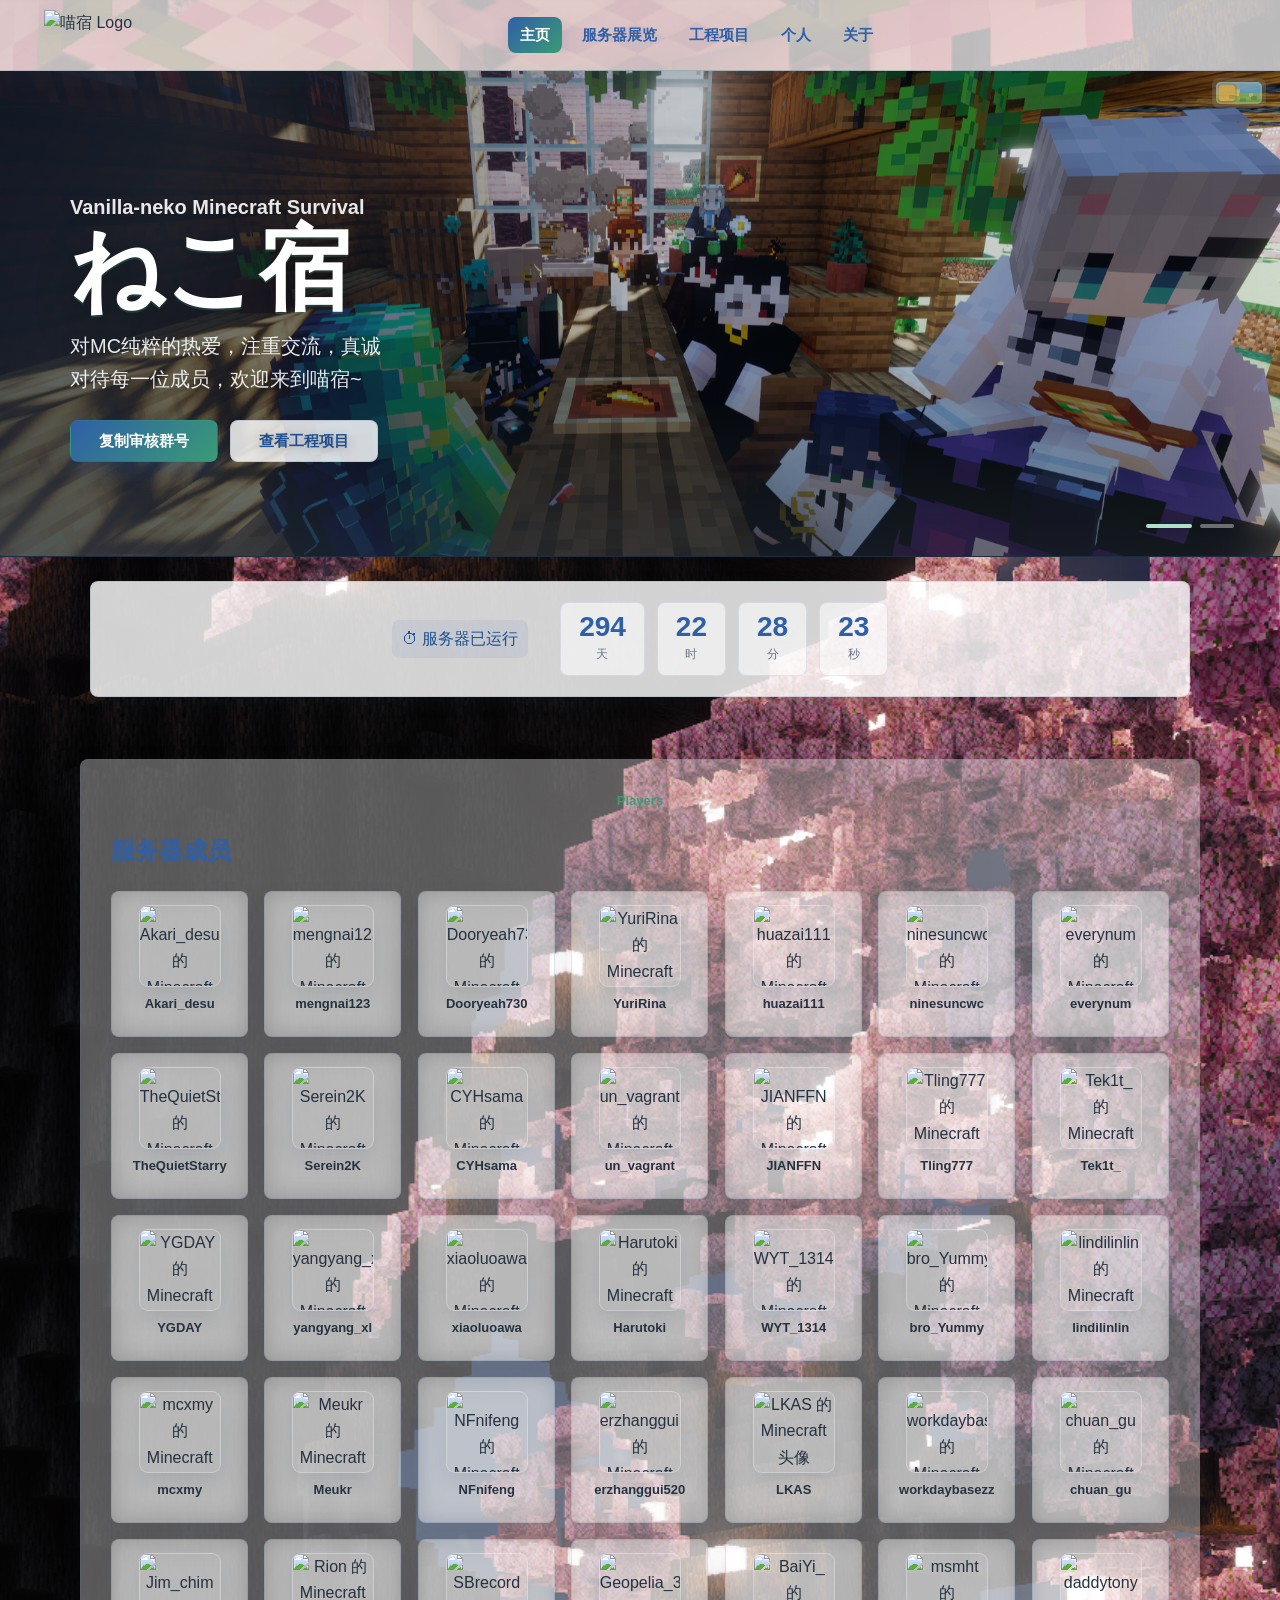
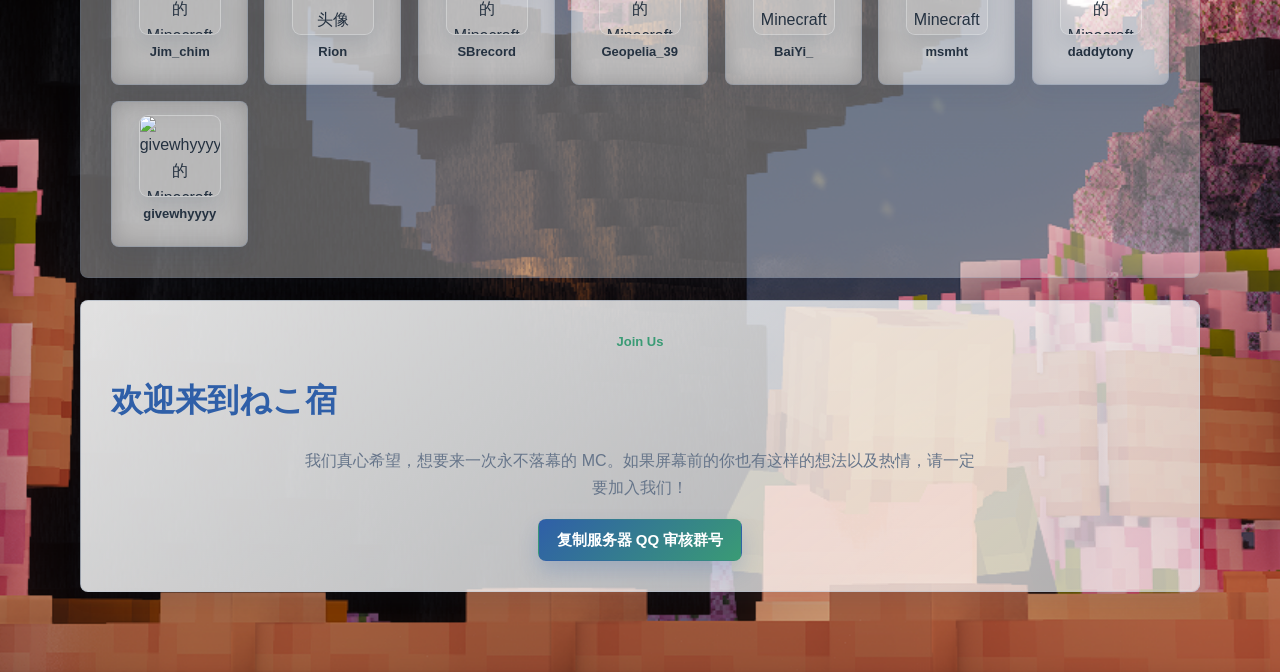
==== index.html @ d5843556 "Use LittleSkin avatar for Harutoki" ====
<!DOCTYPE html>
<html lang="zh-CN">
<head>
    <meta charset="UTF-8">
    <meta name="viewport" content="width=device-width, initial-scale=1.0">
    <title>主页 - 欢迎来到喵宿~</title>
    <link rel="preconnect" href="https://cdn.jsdelivr.net" crossorigin>
    <link rel="preconnect" href="https://mc-heads.net" crossorigin>
    <link rel="preconnect" href="https://littleskin.cn" crossorigin>
    <link rel="preconnect" href="https://dpunqvmelqtmwhmgmbzd.supabase.co" crossorigin>
    <link rel="preload" as="image" href="./images/carousel/server_1.png" fetchpriority="high">
    <script src="js/theme-init.js?v=20260618-local-opt"></script>
    <link rel="stylesheet" href="css/animations.css?v=20260618-local-opt">

    <link rel="stylesheet" href="css/main.css?v=20260721-littleskin">
</head>
<body class="home-page">

    <!-- 导航栏 -->
    <header class="navbar">
        <img src="./images/logo.png" alt="喵宿 Logo" width="92" height="50">
        <div class="nav-links">
            <a href="index.html" aria-current="page">主页</a>
            <a href="server-exhibition.html">服务器展览</a>
            <a href="projects.html">工程项目</a>
            <a href="members.html">个人</a>
            <a href="about.html">关于</a>
        </div>
    </header>

    <!-- 首页首屏 -->
    <section class="home-hero" data-hero-carousel data-carousel-interval="5200">
        <div class="hero-carousel" aria-hidden="true">
            <div class="hero-carousel-track">
                <!-- carousel:start -->
                <div class="hero-slide is-active">
                    <img src="./images/carousel/server_1.png" alt="" width="1920" height="1080" decoding="async" fetchpriority="high">
                </div>
                <div class="hero-slide">
                    <img src="./images/carousel/server_2.png" alt="" width="1920" height="1080" decoding="async" loading="lazy">
                </div>
                <!-- carousel:end -->
            </div>
        </div>
        <button class="hero-carousel-nav hero-carousel-prev" type="button" aria-label="上一张横幅" data-carousel-prev>‹</button>
        <button class="hero-carousel-nav hero-carousel-next" type="button" aria-label="下一张横幅" data-carousel-next>›</button>
        <div class="hero-carousel-dots" aria-label="横幅图片切换">
            <!-- carousel-dots:start -->
            <button class="hero-carousel-dot is-active" type="button" aria-label="显示第 1 张横幅" aria-current="true"></button>
            <button class="hero-carousel-dot" type="button" aria-label="显示第 2 张横幅"></button>
            <!-- carousel-dots:end -->
        </div>
        <div class="hero-copy">
            <p class="hero-kicker">Vanilla-neko Minecraft Survival</p>
            <h1>ねこ宿</h1>
            <p>对MC纯粹的热爱，注重交流，真诚对待每一位成员，欢迎来到喵宿~</p>
            <div class="hero-actions">
                <button class="join-btn" type="button" data-copy-qq>复制审核群号</button>
                <a class="ghost-btn" href="projects.html">查看工程项目</a>
            </div>
        </div>
    </section>

    <!-- 服务器运行时间计时器 -->
    <div class="uptime-bar fade-up">
        <button class="uptime-title uptime-quote-trigger" id="uptimeQuoteTrigger" type="button" aria-controls="uptimeQuote" aria-expanded="false">服务器已运行</button>
        <div class="uptime-blocks">
            <div class="uptime-block">
                <div class="uptime-num" id="uptimeDays">0</div>
                <div class="uptime-label">天</div>
            </div>
            <div class="uptime-block">
                <div class="uptime-num" id="uptimeHours">00</div>
                <div class="uptime-label">时</div>
            </div>
            <div class="uptime-block">
                <div class="uptime-num" id="uptimeMinutes">00</div>
                <div class="uptime-label">分</div>
            </div>
            <div class="uptime-block">
                <div class="uptime-num" id="uptimeSeconds">00</div>
                <div class="uptime-label">秒</div>
            </div>
        </div>
        <p class="uptime-quote" id="uptimeQuote" role="status" hidden></p>
    </div>

    <!-- 内容区 -->
    <div class="content">
        <div class="card fade-up players-card">
            <p class="section-kicker">Players</p>
            <h2>服务器成员</h2>

            <div class="player-grid" id="playerGrid">
                <!-- 玩家头像列表，保留原样 -->
                <div class="player-avatar-card">
                    <img src="https://mc-heads.net/avatar/Akari_desu" alt="Akari_desu 的 Minecraft 头像" width="96" height="96" loading="lazy" decoding="async">
                    <p>Akari_desu</p>
                </div>
                <div class="player-avatar-card">
                    <img src="https://mc-heads.net/avatar/mengnai123" alt="mengnai123 的 Minecraft 头像" width="96" height="96" loading="lazy" decoding="async">
                    <p>mengnai123</p>
                </div>
                <div class="player-avatar-card">
                    <img src="https://mc-heads.net/avatar/Dooryeah730" alt="Dooryeah730 的 Minecraft 头像" width="96" height="96" loading="lazy" decoding="async">
                    <p>Dooryeah730</p>
                </div>
                <div class="player-avatar-card">
                    <img src="https://mc-heads.net/avatar/YuriRina" alt="YuriRina 的 Minecraft 头像" width="96" height="96" loading="lazy" decoding="async">
                    <p>YuriRina</p>
                </div>
                <div class="player-avatar-card">
                    <img src="https://mc-heads.net/avatar/huazai111" alt="huazai111 的 Minecraft 头像" width="96" height="96" loading="lazy" decoding="async">
                    <p>huazai111</p>
                </div>
                <div class="player-avatar-card">
                    <img src="https://mc-heads.net/avatar/ninesuncwc" alt="ninesuncwc 的 Minecraft 头像" width="96" height="96" loading="lazy" decoding="async">
                    <p>ninesuncwc</p>
                </div>
                <div class="player-avatar-card">
                    <img src="./images/logo.png" data-minecraft-avatar="everynum" alt="everynum 的 Minecraft 头像" width="96" height="96" loading="lazy" decoding="async">
                    <p>everynum</p>
                </div>
                <div class="player-avatar-card">
                    <img src="https://mc-heads.net/avatar/TheQuietStarry" alt="TheQuietStarry 的 Minecraft 头像" width="96" height="96" loading="lazy" decoding="async">
                    <p>TheQuietStarry</p>
                </div>
                <div class="player-avatar-card">
                    <img src="https://mc-heads.net/avatar/Serein2K" alt="Serein2K 的 Minecraft 头像" width="96" height="96" loading="lazy" decoding="async">
                    <p>Serein2K</p>
                </div>
                <div class="player-avatar-card">
                    <img src="https://mc-heads.net/avatar/CYHsama" alt="CYHsama 的 Minecraft 头像" width="96" height="96" loading="lazy" decoding="async">
                    <p>CYHsama</p>
                </div>
                <div class="player-avatar-card">
                    <img src="https://mc-heads.net/avatar/un_vagrant" alt="un_vagrant 的 Minecraft 头像" width="96" height="96" loading="lazy" decoding="async">
                    <p>un_vagrant</p>
                </div>
                <div class="player-avatar-card">
                    <img src="https://mc-heads.net/avatar/JIANFFN" alt="JIANFFN 的 Minecraft 头像" width="96" height="96" loading="lazy" decoding="async">
                    <p>JIANFFN</p>
                </div>
                <div class="player-avatar-card">
                    <img src="https://mc-heads.net/avatar/Tling777" alt="Tling777 的 Minecraft 头像" width="96" height="96" loading="lazy" decoding="async">
                    <p>Tling777</p>
                </div>
                <div class="player-avatar-card">
                    <img src="https://mc-heads.net/avatar/Tek1t_" alt="Tek1t_ 的 Minecraft 头像" width="96" height="96" loading="lazy" decoding="async">
                    <p>Tek1t_</p>
                </div>
                <div class="player-avatar-card">
                    <img src="./images/logo.png" data-minecraft-avatar="YGDAY" alt="YGDAY 的 Minecraft 头像" width="96" height="96" loading="lazy" decoding="async">
                    <p>YGDAY</p>
                </div>
                <div class="player-avatar-card">
                    <img src="https://mc-heads.net/avatar/yangyang_xl" alt="yangyang_xl 的 Minecraft 头像" width="96" height="96" loading="lazy" decoding="async">
                    <p>yangyang_xl</p>
                </div>
                <div class="player-avatar-card">
                    <img src="https://mc-heads.net/avatar/xiaoluoawa" alt="xiaoluoawa 的 Minecraft 头像" width="96" height="96" loading="lazy" decoding="async">
                    <p>xiaoluoawa</p>
                </div>
                <div class="player-avatar-card">
                    <img src="./images/logo.png" data-minecraft-avatar="Harutoki" alt="Harutoki 的 Minecraft 头像" width="96" height="96" loading="lazy" decoding="async">
                    <p>Harutoki</p>
                </div>
                <div class="player-avatar-card">
                    <img src="https://mc-heads.net/avatar/WYT_1314" alt="WYT_1314 的 Minecraft 头像" width="96" height="96" loading="lazy" decoding="async">
                    <p>WYT_1314</p>
                </div>
                <div class="player-avatar-card">
                    <img src="./images/logo.png" data-minecraft-avatar="bro_Yummy" alt="bro_Yummy 的 Minecraft 头像" width="96" height="96" loading="lazy" decoding="async">
                    <p>bro_Yummy</p>
                </div>
                <div class="player-avatar-card">
                    <img src="https://mc-heads.net/avatar/lindilinlin" alt="lindilinlin 的 Minecraft 头像" width="96" height="96" loading="lazy" decoding="async">
                    <p>lindilinlin</p>
                </div>
                <div class="player-avatar-card">
                    <img src="https://mc-heads.net/avatar/mcxmy" alt="mcxmy 的 Minecraft 头像" width="96" height="96" loading="lazy" decoding="async">
                    <p>mcxmy</p>
                </div>
                <div class="player-avatar-card">
                    <img src="https://mc-heads.net/avatar/Meukr" alt="Meukr 的 Minecraft 头像" width="96" height="96" loading="lazy" decoding="async">
                    <p>Meukr</p>
                </div>
                <div class="player-avatar-card">
                    <img src="https://mc-heads.net/avatar/NFnifeng" alt="NFnifeng 的 Minecraft 头像" width="96" height="96" loading="lazy" decoding="async">
                    <p>NFnifeng</p>
                </div>
                <div class="player-avatar-card">
                    <img src="https://mc-heads.net/avatar/erzhanggui520" alt="erzhanggui520 的 Minecraft 头像" width="96" height="96" loading="lazy" decoding="async">
                    <p>erzhanggui520</p>
                </div>
                <div class="player-avatar-card">
                    <img src="https://mc-heads.net/avatar/LKAS" alt="LKAS 的 Minecraft 头像" width="96" height="96" loading="lazy" decoding="async">
                    <p>LKAS</p>
                </div>
                <div class="player-avatar-card">
                    <img src="https://mc-heads.net/avatar/workdaybasezz" alt="workdaybasezz 的 Minecraft 头像" width="96" height="96" loading="lazy" decoding="async">
                    <p>workdaybasezz</p>
                </div>
                <div class="player-avatar-card">
                    <img src="https://mc-heads.net/avatar/chuan_gu" alt="chuan_gu 的 Minecraft 头像" width="96" height="96" loading="lazy" decoding="async">
                    <p>chuan_gu</p>
                </div>
                <div class="player-avatar-card">
                    <img src="https://mc-heads.net/avatar/Jim_chim" alt="Jim_chim 的 Minecraft 头像" width="96" height="96" loading="lazy" decoding="async">
                    <p>Jim_chim</p>
                </div>
                <div class="player-avatar-card">
                    <img src="https://mc-heads.net/avatar/Rion" alt="Rion 的 Minecraft 头像" width="96" height="96" loading="lazy" decoding="async">
                    <p>Rion</p>
                </div>
                <div class="player-avatar-card">
                    <img src="https://mc-heads.net/avatar/SBrecord" alt="SBrecord 的 Minecraft 头像" width="96" height="96" loading="lazy" decoding="async">
                    <p>SBrecord</p>
                </div>
                <div class="player-avatar-card">
                    <img src="./images/logo.png" data-minecraft-avatar="Geopelia_39" alt="Geopelia_39 的 Minecraft 头像" width="96" height="96" loading="lazy" decoding="async">
                    <p>Geopelia_39</p>
                </div>
                <div class="player-avatar-card">
                    <img src="https://mc-heads.net/avatar/BaiYi_" alt="BaiYi_ 的 Minecraft 头像" width="96" height="96" loading="lazy" decoding="async">
                    <p>BaiYi_</p>
                </div>
                <div class="player-avatar-card">
                    <img src="https://mc-heads.net/avatar/msmht" alt="msmht 的 Minecraft 头像" width="96" height="96" loading="lazy" decoding="async">
                    <p>msmht</p>
                </div>
                <div class="player-avatar-card">
                    <img src="./images/logo.png" data-minecraft-avatar="daddytony" alt="daddytony 的 Minecraft 头像" width="96" height="96" loading="lazy" decoding="async">
                    <p>daddytony</p>
                </div>
                <div class="player-avatar-card">
                    <img src="./images/logo.png" data-minecraft-avatar="givewhyyyy" alt="givewhyyyy 的 Minecraft 头像" width="96" height="96" loading="lazy" decoding="async">
                    <p>givewhyyyy</p>
                </div>

            </div>
        </div>

        <div class="card fade-up">
            <p class="section-kicker">Join Us</p>
            <h1>欢迎来到ねこ宿</h1>
            <p class="section-note">我们真心希望，想要来一次永不落幕的 MC。如果屏幕前的你也有这样的想法以及热情，请一定要加入我们！</p>

            <div class="join-actions">
                <button class="join-btn" type="button" data-copy-qq>复制服务器 QQ 审核群号</button>
            </div>
        </div>
    </div>

    <div id="copyToast" class="copy-toast" role="status" aria-live="polite"></div>

    <!-- 脚本 -->
    <script src="js/avatar-sources.js?v=20260722-littleskin"></script>
    <script src="js/supabase-config.js?v=20260618-local-opt"></script>
    <script>
        let siteQuotesCache = null;
        let lastQuoteText = "";

        function copyQQ(event) {
            const qq = "1082948381";
            const button = event && event.currentTarget ? event.currentTarget : null;
            const showCopied = () => {
                showCopyToast("已复制 QQ 审核群号：" + qq);
                markCopyButton(button);
            };
            if (navigator.clipboard && window.isSecureContext) {
                navigator.clipboard.writeText(qq).then(showCopied).catch(() => fallbackCopy(qq, button));
            } else {
                fallbackCopy(qq, button);
            }
        }

        function fallbackCopy(text, button) {
            const input = document.createElement("input");
            input.value = text;
            input.style.position = "fixed";
            input.style.opacity = "0";
            document.body.appendChild(input);
            input.select();
            document.execCommand("copy");
            input.remove();
            showCopyToast("已复制 QQ 审核群号：" + text);
            markCopyButton(button);
        }

        function markCopyButton(button) {
            if (!button) return;
            if (!button.dataset.copyLabel) {
                button.dataset.copyLabel = button.textContent.trim();
            }
            button.textContent = "已复制";
            button.classList.add("is-copied");
            clearTimeout(button.copyResetTimer);
            button.copyResetTimer = setTimeout(() => {
                button.textContent = button.dataset.copyLabel;
                button.classList.remove("is-copied");
            }, 1600);
        }

        function showCopyToast(message) {
            const toast = document.getElementById("copyToast");
            if (!toast) return;
            toast.textContent = message;
            toast.classList.add("show");
            clearTimeout(window.copyToastTimer);
            window.copyToastTimer = setTimeout(() => toast.classList.remove("show"), 2200);
        }

        document.querySelectorAll("[data-copy-qq]").forEach(button => {
            button.addEventListener("click", copyQQ);
        });

        function formatQuote(quote) {
            const text = String(quote && (quote.quote_text || quote.text) || "").trim();
            const author = String(quote && (quote.author_name || quote.author) || "").trim();
            if (!text) return "";
            return author ? "「" + text + "」—— " + author : "「" + text + "」";
        }

        async function loadSiteQuotes() {
            if (siteQuotesCache) return siteQuotesCache;

            const config = window.NEKOINN_SUPABASE || {};
            const url = String(config.url || "").replace(/\/$/, "");
            const anonKey = String(config.anonKey || "");
            if (!url || !anonKey) {
                siteQuotesCache = [];
                return siteQuotesCache;
            }

            try {
                const endpoint = url + "/rest/v1/site_quotes?select=quote_text,author_name&is_active=eq.true&order=created_at.desc&limit=80";
                const response = await fetch(endpoint, {
                    headers: {
                        apikey: anonKey,
                        Authorization: "Bearer " + anonKey,
                    },
                });
                if (!response.ok) throw new Error("HTTP " + response.status);
                const remoteQuotes = await response.json();
                siteQuotesCache = Array.isArray(remoteQuotes) ? remoteQuotes : [];
            } catch (error) {
                siteQuotesCache = [];
            }
            return siteQuotesCache;
        }

        async function showRandomQuote() {
            const quoteEl = document.getElementById("uptimeQuote");
            const trigger = document.getElementById("uptimeQuoteTrigger");
            if (!quoteEl || !trigger) return;

            const quotes = (await loadSiteQuotes())
                .map(quote => ({ raw: quote, text: formatQuote(quote) }))
                .filter(item => item.text);
            if (!quotes.length) {
                quoteEl.textContent = "还没有留言被收录喵";
                quoteEl.hidden = false;
                trigger.setAttribute("aria-expanded", "true");
                quoteEl.classList.remove("show");
                requestAnimationFrame(() => quoteEl.classList.add("show"));
                return;
            }

            let picked = quotes[Math.floor(Math.random() * quotes.length)];
            if (quotes.length > 1) {
                let guard = 0;
                while (picked.text === lastQuoteText && guard < 6) {
                    picked = quotes[Math.floor(Math.random() * quotes.length)];
                    guard += 1;
                }
            }

            lastQuoteText = picked.text;
            quoteEl.textContent = picked.text;
            quoteEl.hidden = false;
            trigger.setAttribute("aria-expanded", "true");
            quoteEl.classList.remove("show");
            requestAnimationFrame(() => quoteEl.classList.add("show"));
        }

        const uptimeQuoteTrigger = document.getElementById("uptimeQuoteTrigger");
        if (uptimeQuoteTrigger) {
            uptimeQuoteTrigger.addEventListener("click", showRandomQuote);
        }

        // 服务器运行时间计时器
        const SERVER_START = new Date("2026-02-14T00:00:00");

        function updateUptime() {
            const now = new Date();
            let diff = Math.floor((now - SERVER_START) / 1000);
            if (diff < 0) diff = 0;

            const days = Math.floor(diff / 86400);
            const hours = Math.floor((diff % 86400) / 3600);
            const minutes = Math.floor((diff % 3600) / 60);
            const seconds = diff % 60;

            document.getElementById("uptimeDays").textContent = days;
            document.getElementById("uptimeHours").textContent = String(hours).padStart(2, "0");
            document.getElementById("uptimeMinutes").textContent = String(minutes).padStart(2, "0");
            document.getElementById("uptimeSeconds").textContent = String(seconds).padStart(2, "0");
        }

        updateUptime();
        setInterval(updateUptime, 1000);

    </script>
    <script src="https://cdn.jsdelivr.net/npm/gsap@3.12.5/dist/gsap.min.js"></script>
    <script src="https://cdn.jsdelivr.net/npm/gsap@3.12.5/dist/ScrollTrigger.min.js"></script>
    <script src="js/animations.js?v=20260618-local-opt"></script>

    <script>
        document.addEventListener('DOMContentLoaded', () => {
            const cards = document.querySelectorAll('.player-avatar-card');
            cards.forEach(card => {
                const nameEl = card.querySelector('p');
                const playerName = nameEl ? nameEl.textContent.trim() : '';
                if (playerName) {
                    card.tabIndex = 0;
                    card.setAttribute('role', 'link');
                    card.setAttribute('aria-label', '查看 ' + playerName + ' 的成员资料');
                    card.addEventListener('click', () => {
                        window.location.href = 'profile.html?player=' + encodeURIComponent(playerName);
                    });
                    card.addEventListener('keydown', (e) => {
                        if (e.key === 'Enter' || e.key === ' ') {
                            e.preventDefault();
                            window.location.href = 'profile.html?player=' + encodeURIComponent(playerName);
                        }
                    });
                }

                card.addEventListener('mousemove', (e) => {
                    const rect = card.getBoundingClientRect();
                    const x = e.clientX - rect.left;
                    const y = e.clientY - rect.top;
                    const centerX = rect.width / 2;
                    const centerY = rect.height / 2;
                    const rotateX = ((y - centerY) / centerY) * -15;
                    const rotateY = ((x - centerX) / centerX) * 15;
                    card.style.transform = 'perspective(800px) translateY(-10px) rotateX(' + rotateX + 'deg) rotateY(' + rotateY + 'deg)';
                });
                card.addEventListener('mouseleave', () => {
                    card.style.transform = 'perspective(800px) translateY(0px) rotateX(0deg) rotateY(0deg)';
                });
            });
        });
    </script>
</body>
</html>
---- css/animations.css ----
/* ===== 页面淡入淡出 ===== */
body {
    opacity: 0;
    animation: pageIn 0.58s cubic-bezier(0.16, 1, 0.3, 1) forwards;
}

body.page-fade-out {
    animation: pageOut 0.28s ease forwards;
}

.scroll-progress {
    position: fixed;
    top: 0;
    left: 0;
    z-index: 40000;
    width: 100%;
    height: 2px;
    background: linear-gradient(90deg, #2f5fa8, #3a9b75, #f2aa4c);
    transform: scaleX(var(--scroll-progress, 0));
    transform-origin: left center;
    opacity: 0.88;
    box-shadow: 0 0 16px rgba(58, 155, 117, 0.38);
    pointer-events: none;
}

.motion-ready .scroll-progress {
    transform: scaleX(var(--scroll-progress, 0));
}

@keyframes pageIn {
    from {
        opacity: 0;
        transform: translateY(12px);
        filter: blur(4px);
    }

    to {
        opacity: 1;
        transform: none;
        filter: blur(0);
    }
}

@keyframes pageOut {
    from {
        opacity: 1;
        transform: none;
        filter: blur(0);
    }

    to {
        opacity: 0;
        transform: translateY(-8px);
        filter: blur(3px);
    }
}

/* ===== 滚动淡入上浮 ===== */
.fade-up {
    opacity: 0;
    transform: translateY(24px) scale(0.992);
    filter: blur(5px);
    transition:
        opacity 0.72s cubic-bezier(0.16, 1, 0.3, 1),
        transform 0.72s cubic-bezier(0.16, 1, 0.3, 1),
        filter 0.72s ease;
    transition-delay: var(--reveal-delay, 0ms);
}

.fade-up.visible {
    opacity: 1;
    transform: none;
    filter: blur(0);
}

.project-card.fade-up,
.gallery-item.fade-up,
.thumb.fade-up {
    transition-delay: 0ms;
}

/* ===== 卡片悬停微抬（取消，改为头像独立动效） ===== */
.card {
    transition: transform 0.34s cubic-bezier(0.16, 1, 0.3, 1), box-shadow 0.34s ease, border-color 0.34s ease;
}

.card:hover {
    box-shadow: 0 18px 46px rgba(35, 65, 102, 0.16);
}

/* ===== 导航链接下划线动效 ===== */
.nav-links a {
    position: relative;
}

.nav-links a::after {
    content: "";
    position: absolute;
    left: 50%;
    bottom: -4px;
    width: 0;
    height: 2px;
    background: linear-gradient(90deg, #2f5fa8, #3a9b75);
    border-radius: 1px;
    transition: width 0.25s ease, left 0.25s ease, opacity 0.25s ease;
    opacity: 0.82;
}

.nav-links a:hover::after {
    width: 100%;
    left: 0;
}

/* ===== 图片缩略图悬停缩放 ===== */
.thumb img {
    transition: transform 0.3s ease;
}

.thumb:hover img {
    transform: scale(1.05);
}

/* ===== 按钮按压动效 ===== */
.join-btn {
    transition: background 0.2s, transform 0.15s, box-shadow 0.24s ease;
}

.join-btn:active {
    transform: scale(0.96);
}

@media (prefers-reduced-motion: reduce) {
    body,
    body.page-fade-out,
    .fade-up,
    .scroll-progress {
        animation: none !important;
        transition: none !important;
        filter: none !important;
    }

    body,
    .fade-up {
        opacity: 1 !important;
        transform: none !important;
    }
}
---- css/main.css ----
:root {
    --page-bg: #edf5fb;
    --surface: rgba(255, 255, 255, 0.82);
    --surface-strong: #ffffff;
    --line: rgba(82, 118, 159, 0.18);
    --text: #253241;
    --muted: #66758a;
    --brand: #2f5fa8;
    --brand-dark: #1f4f8f;
    --mint: #3a9b75;
    --sun: #f2aa4c;
    --sakura: #de6f86;
    --shadow: 0 10px 28px rgba(38, 67, 98, 0.12);
    --shadow-soft: 0 6px 18px rgba(38, 67, 98, 0.1);
    --shadow-lift: 0 18px 46px rgba(35, 65, 102, 0.16);
    --shadow-glow: 0 0 0 1px rgba(255, 255, 255, 0.64), 0 18px 56px rgba(47, 95, 168, 0.15);
    --surface-glass: linear-gradient(145deg, rgba(255, 255, 255, 0.88), rgba(247, 251, 255, 0.66));
    --nav-bg: rgba(255, 255, 255, 0.72);
    --field-bg: rgba(255, 255, 255, 0.88);
    --panel-bg: rgba(255, 255, 255, 0.58);
    --panel-bg-soft: rgba(255, 255, 255, 0.34);
    --media-bg: #f7f9ff;
    --spot-core: rgba(255, 255, 255, 0.3);
    --spot-ring: rgba(255, 255, 255, 0.08);
    --spot-opacity: 0.55;
    --ease-out: cubic-bezier(0.16, 1, 0.3, 1);
    --radius: 8px;
}

html[data-theme="night"] {
    --page-bg: #0d151d;
    --surface: rgba(18, 29, 39, 0.82);
    --surface-strong: #172330;
    --line: rgba(174, 205, 232, 0.16);
    --text: #e7edf4;
    --muted: #9baec1;
    --brand: #91c4ff;
    --brand-dark: #c8ddff;
    --mint: #6ed3a6;
    --sun: #efc46f;
    --sakura: #ef9caf;
    --shadow: 0 14px 34px rgba(2, 8, 14, 0.34);
    --shadow-soft: 0 10px 26px rgba(2, 8, 14, 0.28);
    --shadow-lift: 0 20px 52px rgba(0, 0, 0, 0.42);
    --shadow-glow: 0 0 0 1px rgba(156, 196, 235, 0.13), 0 20px 60px rgba(18, 98, 151, 0.2);
    --surface-glass: linear-gradient(145deg, rgba(22, 34, 47, 0.9), rgba(12, 22, 33, 0.72));
    --nav-bg: rgba(11, 19, 28, 0.72);
    --field-bg: rgba(14, 24, 35, 0.88);
    --panel-bg: rgba(22, 35, 48, 0.68);
    --panel-bg-soft: rgba(20, 32, 45, 0.5);
    --media-bg: #0f1723;
    --spot-core: rgba(154, 206, 255, 0.18);
    --spot-ring: rgba(116, 215, 167, 0.06);
    --spot-opacity: 0.48;
}

* {
    box-sizing: border-box;
}

[hidden] {
    display: none !important;
}

.sr-only {
    position: absolute;
    width: 1px;
    height: 1px;
    padding: 0;
    overflow: hidden;
    clip: rect(0, 0, 0, 0);
    white-space: nowrap;
    border: 0;
}

html {
    scroll-behavior: smooth;
}

html.theme-switching *,
html.theme-switching *::before,
html.theme-switching *::after {
    transition:
        background-color 0.48s ease,
        background 0.48s ease,
        color 0.48s ease,
        border-color 0.48s ease,
        box-shadow 0.48s ease,
        filter 0.48s ease !important;
}

body {
    margin: 0;
    color: var(--text);
    font-family: "Segoe UI", "PingFang SC", "Microsoft YaHei", sans-serif;
    line-height: 1.65;
    min-height: 100vh;
    text-rendering: optimizeLegibility;
    -webkit-font-smoothing: antialiased;
    background:
        radial-gradient(circle at 16% 12%, rgba(96, 166, 126, 0.18), transparent 28%),
        radial-gradient(circle at 88% 4%, rgba(242, 170, 76, 0.16), transparent 26%),
        linear-gradient(180deg, #f7fbff 0%, var(--page-bg) 100%);
}

html[data-theme="night"] body {
    background:
        radial-gradient(circle at 16% 10%, rgba(110, 211, 166, 0.1), transparent 28%),
        radial-gradient(circle at 88% 3%, rgba(239, 196, 111, 0.1), transparent 25%),
        linear-gradient(180deg, #111f2b 0%, var(--page-bg) 100%);
}

img {
    max-width: 100%;
}

a {
    color: inherit;
}

body.home-page {
    background-color: #101923;
    background-image: url("../images/bg_overlay.jpg");
    background-position: center top;
    background-size: cover;
    background-repeat: no-repeat;
    background-attachment: scroll;
}

html[data-theme="night"] body.home-page {
    background-color: #091018;
}

body.about-page {
    background:
        linear-gradient(rgba(247, 251, 255, 0.5), rgba(237, 245, 251, 0.52)),
        url("../images/about_bg.jpg") center/cover fixed no-repeat;
}

html[data-theme="night"] body.about-page {
    background:
        linear-gradient(rgba(9, 16, 24, 0.72), rgba(13, 21, 29, 0.78)),
        url("../images/about_bg.jpg") center/cover fixed no-repeat;
}

.theme-toggle {
    position: fixed;
    top: 78px;
    right: 14px;
    z-index: 20000;
    display: inline-flex;
    align-items: center;
    justify-content: center;
    width: 54px;
    height: 30px;
    padding: 0;
    border: 1px solid rgba(48, 78, 108, 0.18);
    border-radius: 7px;
    background: rgba(255, 255, 255, 0.18);
    box-shadow: 0 8px 22px rgba(16, 31, 46, 0.12);
    opacity: 0.68;
    cursor: pointer;
    image-rendering: pixelated;
    backdrop-filter: blur(10px);
    -webkit-backdrop-filter: blur(10px);
    transition: opacity 0.22s ease, transform 0.22s var(--ease-out), border-color 0.22s ease, box-shadow 0.22s ease;
}

.theme-toggle:hover,
.theme-toggle:focus-visible {
    opacity: 0.95;
    border-color: rgba(58, 155, 117, 0.34);
    box-shadow: 0 10px 26px rgba(16, 31, 46, 0.18);
    transform: translateY(-1px);
}

.theme-toggle:focus-visible {
    outline: 2px solid rgba(58, 155, 117, 0.46);
    outline-offset: 3px;
}

.theme-toggle-track {
    position: relative;
    width: 46px;
    height: 22px;
    overflow: hidden;
    border-radius: 5px;
    background:
        linear-gradient(180deg, #7ec9f1 0 55%, #8ed26f 55% 100%);
    box-shadow:
        inset 0 0 0 2px rgba(255, 255, 255, 0.22),
        inset 0 -4px 0 rgba(45, 111, 66, 0.2);
    transition: background 0.38s ease, box-shadow 0.38s ease;
}

.theme-toggle-track::before,
.theme-toggle-track::after {
    content: "";
    position: absolute;
    width: 4px;
    height: 4px;
    border-radius: 1px;
    background: rgba(255, 255, 255, 0.76);
    box-shadow:
        12px 2px 0 rgba(255, 255, 255, 0.54),
        25px 6px 0 rgba(255, 255, 255, 0.5);
    transition: opacity 0.28s ease, transform 0.38s ease;
}

.theme-toggle-track::before {
    top: 5px;
    left: 8px;
}

.theme-toggle-track::after {
    right: 5px;
    bottom: 4px;
    width: 6px;
    background: rgba(62, 126, 65, 0.48);
    box-shadow:
        -11px 2px 0 rgba(62, 126, 65, 0.36),
        -22px -1px 0 rgba(62, 126, 65, 0.28);
}

.theme-toggle-orb {
    position: absolute;
    top: 3px;
    left: 3px;
    width: 16px;
    height: 16px;
    border-radius: 3px;
    background: #ffd86d;
    box-shadow:
        0 0 0 2px rgba(164, 109, 32, 0.24),
        0 0 0 5px rgba(255, 216, 109, 0.22),
        9px 0 0 -5px rgba(255, 244, 157, 0.9),
        -5px 0 0 -3px rgba(255, 244, 157, 0.72),
        0 8px 12px rgba(124, 78, 20, 0.18);
    transition: transform 0.48s var(--ease-out), background 0.38s ease, box-shadow 0.38s ease;
}

html[data-theme="night"] .theme-toggle {
    border-color: rgba(166, 198, 226, 0.18);
    background: rgba(9, 16, 24, 0.24);
    box-shadow: 0 8px 22px rgba(0, 0, 0, 0.28);
}

html[data-theme="night"] .theme-toggle-track {
    background:
        linear-gradient(180deg, #112238 0 58%, #223248 58% 100%);
    box-shadow:
        inset 0 0 0 2px rgba(166, 198, 226, 0.13),
        inset 0 -4px 0 rgba(4, 9, 16, 0.42);
}

html[data-theme="night"] .theme-toggle-track::before {
    background: rgba(210, 232, 255, 0.72);
    box-shadow:
        10px 1px 0 rgba(210, 232, 255, 0.56),
        24px 7px 0 rgba(210, 232, 255, 0.48);
    transform: translateY(2px);
}

html[data-theme="night"] .theme-toggle-track::after {
    opacity: 0;
    transform: translateY(7px);
}

html[data-theme="night"] .theme-toggle-orb {
    background: #d9e8f4;
    box-shadow:
        0 0 0 2px rgba(75, 98, 122, 0.36),
        -4px -3px 0 -2px #a8bccc,
        5px 4px 0 -3px #9db2c2,
        0 0 0 5px rgba(145, 196, 255, 0.12),
        0 8px 14px rgba(0, 0, 0, 0.24);
    transform: translateX(24px);
}

.theme-transition-veil {
    position: fixed;
    inset: -20vmax;
    z-index: 19990;
    pointer-events: none;
    opacity: 0;
    background:
        radial-gradient(circle at 92% 8%, rgba(255, 216, 109, 0.22), transparent 18vmax),
        radial-gradient(circle at 82% 16%, rgba(145, 196, 255, 0.16), transparent 22vmax);
    animation: themeVeil 0.62s var(--ease-out) forwards;
}

.theme-transition-veil.to-night {
    background:
        radial-gradient(circle at 92% 8%, rgba(145, 196, 255, 0.18), transparent 18vmax),
        radial-gradient(circle at 82% 16%, rgba(11, 19, 28, 0.5), transparent 24vmax);
}

.navbar {
    position: sticky;
    top: 0;
    display: grid;
    grid-template-columns: auto minmax(0, 1fr);
    align-items: center;
    gap: 20px;
    width: 100%;
    padding: 10px clamp(18px, 4vw, 44px);
    background: var(--nav-bg);
    border-bottom: 1px solid var(--line);
    box-shadow: 0 8px 24px rgba(54, 86, 122, 0.08);
    backdrop-filter: blur(16px);
    -webkit-backdrop-filter: blur(16px);
    z-index: 9999;
    transition: background 0.28s ease, box-shadow 0.28s ease, border-color 0.28s ease;
}

.navbar img {
    width: auto;
    height: 50px;
    object-fit: contain;
    filter: drop-shadow(0 3px 8px rgba(30, 79, 145, 0.16));
}

.nav-links {
    display: flex;
    justify-content: center;
    align-items: center;
    gap: 8px;
    overflow-x: auto;
    scrollbar-width: none;
}

.nav-links::-webkit-scrollbar {
    display: none;
}

.nav-links a {
    position: relative;
    display: inline-flex;
    align-items: center;
    justify-content: center;
    min-height: 36px;
    padding: 6px 12px;
    border-radius: 8px;
    color: var(--brand);
    font-size: 15px;
    font-weight: 700;
    text-decoration: none;
    white-space: nowrap;
    transition: color 0.24s ease, background 0.24s ease, transform 0.24s var(--ease-out), box-shadow 0.24s ease;
}

.nav-links a:hover {
    color: var(--brand-dark);
    background: rgba(47, 95, 168, 0.08);
    transform: translateY(-1px);
}

.nav-links a[aria-current="page"] {
    color: #ffffff;
    background: linear-gradient(135deg, var(--brand), var(--mint));
    box-shadow: 0 6px 16px rgba(47, 95, 168, 0.18);
}

.nav-links a:active {
    transform: translateY(1px);
}

.content {
    width: min(1120px, calc(100% - 40px));
    margin: 0 auto;
    padding: 38px 0 58px;
}

.card,
.profile-card,
.player-avatar-card,
.thumb,
.project-card,
.gallery-item,
.projection-panel,
.music-panel {
    position: relative;
    border-radius: var(--radius);
    border: 1px solid var(--line);
    background: var(--surface-glass);
    box-shadow: var(--shadow-soft);
    backdrop-filter: blur(12px);
    -webkit-backdrop-filter: blur(12px);
    transition: transform 0.34s var(--ease-out), box-shadow 0.34s ease, border-color 0.34s ease, background 0.34s ease;
}

.card {
    padding: clamp(20px, 3vw, 30px);
    margin-bottom: 22px;
    overflow: hidden;
}

.card:hover {
    border-color: rgba(47, 95, 168, 0.24);
    box-shadow: var(--shadow-glow);
}

.card::before,
.player-avatar-card::before,
.project-card::before,
.gallery-item::before,
.profile-card::before,
.ranking-item::before,
.profile-fact::before,
.uptime-block::before {
    content: "";
    position: absolute;
    inset: 0;
    border-radius: inherit;
    background: radial-gradient(
        circle at var(--spot-x, 50%) var(--spot-y, 0%),
        var(--spot-core),
        var(--spot-ring) 20%,
        transparent 42%
    );
    opacity: 0;
    pointer-events: none;
    transition: opacity 0.28s ease;
}

.card:hover::before,
.player-avatar-card:hover::before,
.project-card:hover::before,
.gallery-item:hover::before,
.profile-card:hover::before,
.ranking-item:hover::before,
.profile-fact:hover::before,
.uptime-block:hover::before {
    opacity: var(--spot-opacity);
}

h1,
h2 {
    color: var(--brand);
    letter-spacing: 0;
}

.section-kicker {
    margin: 0 0 8px;
    color: var(--mint);
    font-size: 13px;
    font-weight: 800;
    letter-spacing: 0;
    text-align: center;
}

.section-note {
    max-width: 680px;
    margin: 0 auto;
    color: var(--muted);
    text-align: center;
}

.compact-hero-card {
    display: grid;
    gap: 8px;
    align-items: center;
    min-height: 0;
    padding-block: clamp(14px, 2vw, 20px);
    margin-bottom: 16px;
}

.compact-hero-card h1 {
    margin: 0;
    font-size: clamp(28px, 4vw, 42px);
    line-height: 1.08;
}

.compact-hero-card .section-kicker {
    margin-bottom: 4px;
}

.compact-hero-card .section-note {
    max-width: 640px;
    margin-top: 4px;
    line-height: 1.5;
}

.project-hero-card {
    grid-template-columns: minmax(0, 1fr) auto;
    padding-right: clamp(16px, 3vw, 26px);
}

.project-hero-card .section-kicker,
.project-hero-card h1,
.project-hero-card .section-note {
    text-align: left;
    margin-left: 0;
}

.project-hero-mascot {
    display: inline-flex;
    align-items: center;
    justify-self: end;
    min-width: 0;
    gap: 10px;
}

.project-hero-gif {
    width: clamp(92px, 12vw, 142px);
    flex: 0 0 auto;
    max-height: 112px;
    object-fit: contain;
    image-rendering: auto;
    filter: drop-shadow(0 8px 16px rgba(38, 67, 98, 0.14));
    pointer-events: none;
}

.project-hero-caption {
    color: var(--muted);
    font-size: 12px;
    font-style: italic;
    font-weight: 700;
    line-height: 1.25;
    white-space: nowrap;
}

.join-btn,
.ghost-btn {
    position: relative;
    display: inline-flex;
    align-items: center;
    justify-content: center;
    min-height: 42px;
    padding: 10px 18px;
    border: 1px solid transparent;
    border-radius: 8px;
    font-size: 15px;
    font-weight: 800;
    line-height: 1.2;
    text-decoration: none;
    cursor: pointer;
    overflow: hidden;
    transition: transform 0.24s var(--ease-out), box-shadow 0.24s ease, background 0.24s ease, border-color 0.24s ease;
}

.join-btn::after,
.ghost-btn::after {
    content: "";
    position: absolute;
    inset: 0;
    background: linear-gradient(110deg, transparent 0%, rgba(255, 255, 255, 0.35) 46%, transparent 72%);
    transform: translateX(-120%);
    transition: transform 0.58s var(--ease-out);
    pointer-events: none;
}

.join-btn {
    background: linear-gradient(135deg, var(--brand), var(--mint));
    color: #fff;
    box-shadow: 0 10px 20px rgba(47, 95, 168, 0.22);
}

.join-btn:hover {
    background: linear-gradient(135deg, var(--brand-dark), #2f8f6d);
    box-shadow: 0 14px 30px rgba(47, 95, 168, 0.28);
    transform: translateY(-2px);
}

.join-btn.is-copied {
    border-color: rgba(174, 225, 200, 0.72);
    background: linear-gradient(135deg, var(--mint), #2f8f6d);
    box-shadow: 0 0 0 4px rgba(58, 155, 117, 0.13), 0 12px 28px rgba(58, 155, 117, 0.24);
}

.join-btn.is-copied::after {
    transform: translateX(120%);
}

.ghost-btn {
    color: var(--brand-dark);
    background: var(--surface);
    border-color: var(--line);
}

.ghost-btn:hover {
    background: var(--surface-strong);
    border-color: rgba(47, 95, 168, 0.28);
    box-shadow: 0 10px 24px rgba(38, 67, 98, 0.1);
    transform: translateY(-2px);
}

.join-btn:hover::after,
.ghost-btn:hover::after {
    transform: translateX(120%);
}

.home-hero {
    position: relative;
    display: flex;
    align-items: flex-end;
    min-height: clamp(380px, 54vh, 540px);
    padding: clamp(28px, 6vw, 70px);
    overflow: hidden;
    border-bottom: 1px solid var(--line);
    background: #111c29;
    isolation: isolate;
}

.hero-carousel {
    position: absolute;
    inset: 0;
    z-index: 0;
    overflow: hidden;
    background: #111c29;
}

.hero-carousel-track {
    display: flex;
    width: 100%;
    height: 100%;
    background: #111c29;
    will-change: transform;
}

.hero-slide {
    position: relative;
    flex: 0 0 calc(100% + 2px);
    min-width: calc(100% + 2px);
    margin-right: -2px;
    overflow: hidden;
    will-change: transform;
}

.hero-slide img {
    display: block;
    width: 100%;
    height: 108%;
    object-fit: cover;
    object-position: center 44%;
    transform: scaleX(1.004) translateZ(0);
    transform-origin: center center;
}

.hero-carousel-nav {
    position: absolute;
    top: 50%;
    z-index: 3;
    display: inline-flex;
    align-items: center;
    justify-content: center;
    width: 42px;
    height: 56px;
    padding: 0;
    border: 1px solid rgba(255, 255, 255, 0.26);
    border-radius: var(--radius);
    color: #ffffff;
    background: rgba(12, 25, 42, 0.34);
    box-shadow: 0 12px 32px rgba(0, 0, 0, 0.22);
    font-size: 32px;
    line-height: 1;
    cursor: pointer;
    opacity: 0;
    transform: translateY(-50%);
    backdrop-filter: blur(10px);
    -webkit-backdrop-filter: blur(10px);
    transition: opacity 0.22s ease, background 0.22s ease, transform 0.22s var(--ease-out), border-color 0.22s ease;
}

.hero-carousel-prev {
    left: clamp(14px, 3vw, 34px);
}

.hero-carousel-next {
    right: clamp(14px, 3vw, 34px);
}

.home-hero:hover .hero-carousel-nav,
.home-hero:focus-within .hero-carousel-nav {
    opacity: 0.86;
}

.hero-carousel-nav:hover,
.hero-carousel-nav:focus-visible {
    border-color: rgba(174, 225, 200, 0.76);
    background: rgba(12, 25, 42, 0.56);
    opacity: 1;
    transform: translateY(-50%) scale(1.03);
}

.hero-carousel-nav:focus-visible {
    outline: 2px solid rgba(174, 225, 200, 0.8);
    outline-offset: 3px;
}

.hero-carousel-dots {
    position: absolute;
    right: clamp(18px, 4vw, 46px);
    bottom: clamp(14px, 3vw, 28px);
    z-index: 3;
    display: flex;
    gap: 8px;
    align-items: center;
}

.hero-carousel-dot {
    width: 34px;
    height: 4px;
    padding: 0;
    border: 0;
    border-radius: 999px;
    background: rgba(255, 255, 255, 0.38);
    box-shadow: 0 1px 8px rgba(0, 0, 0, 0.18);
    cursor: pointer;
    transition:
        width 0.26s var(--ease-out),
        background 0.26s ease,
        transform 0.26s var(--ease-out);
}

.hero-carousel-dot:hover,
.hero-carousel-dot:focus-visible {
    background: rgba(255, 255, 255, 0.74);
    transform: translateY(-1px);
}

.hero-carousel-dot:focus-visible {
    outline: 2px solid rgba(174, 225, 200, 0.8);
    outline-offset: 4px;
}

.hero-carousel-dot.is-active {
    width: 46px;
    background: #aee1c8;
}

.home-hero::before {
    content: "";
    position: absolute;
    inset: 0;
    background:
        linear-gradient(90deg, rgba(12, 25, 42, 0.7), rgba(12, 25, 42, 0.28) 48%, rgba(12, 25, 42, 0.1)),
        linear-gradient(0deg, rgba(10, 20, 32, 0.35), transparent 48%);
    z-index: 1;
    pointer-events: none;
}

.home-hero::after {
    content: "";
    position: absolute;
    top: 0;
    right: -28%;
    bottom: 0;
    left: -28%;
    z-index: 1;
    background:
        linear-gradient(115deg, transparent 18%, rgba(255, 255, 255, 0.13) 34%, transparent 50%),
        linear-gradient(180deg, transparent 68%, rgba(237, 245, 251, 0.12));
    mix-blend-mode: screen;
    opacity: 0.54;
    transform: translateX(-8%);
    animation: heroLightSweep 9s ease-in-out infinite alternate;
    pointer-events: none;
}

.hero-copy {
    position: relative;
    z-index: 2;
    max-width: 680px;
    padding-bottom: 24px;
    color: #fff;
    text-shadow: 0 2px 12px rgba(0, 0, 0, 0.28);
}

.hero-kicker {
    margin: 0 0 12px;
    color: #aee1c8;
    font-size: 13px;
    font-weight: 900;
    letter-spacing: 0;
}

.hero-copy h1 {
    margin: 0;
    color: #fff;
    font-size: clamp(48px, 9vw, 92px);
    line-height: 0.98;
    text-align: left;
}

.hero-copy p {
    max-width: 560px;
    margin: 16px 0 0;
    color: rgba(255, 255, 255, 0.9);
    font-size: clamp(16px, 2.2vw, 20px);
}

.hero-actions {
    display: flex;
    flex-wrap: wrap;
    gap: 12px;
    margin-top: 24px;
}

.join-actions {
    display: flex;
    justify-content: center;
    margin-top: 18px;
}

.uptime-bar {
    display: flex;
    flex-wrap: wrap;
    align-items: center;
    justify-content: center;
    gap: 32px;
    width: min(1100px, calc(100% - 40px));
    margin: 24px auto;
    padding: 20px 40px;
    border: 1px solid var(--line);
    border-radius: var(--radius);
    background: var(--surface);
    box-shadow: var(--shadow-soft);
    backdrop-filter: blur(12px);
    -webkit-backdrop-filter: blur(12px);
}

.uptime-title {
    appearance: none;
    border: 0;
    border-radius: var(--radius);
    padding: 6px 10px;
    color: var(--brand-dark);
    background: rgba(47, 95, 168, 0.08);
    font-size: 15px;
    font-weight: 800;
    font: inherit;
    white-space: nowrap;
    cursor: pointer;
    transition: color 0.22s ease, background 0.22s ease, transform 0.22s var(--ease-out), box-shadow 0.22s ease;
}

.uptime-title::before {
    content: "⏱ ";
}

.uptime-title:hover,
.uptime-title:focus-visible {
    color: var(--brand);
    background: rgba(58, 155, 117, 0.12);
    box-shadow: 0 0 0 3px rgba(58, 155, 117, 0.12);
    transform: translateY(-1px);
}

.uptime-title:focus-visible {
    outline: 2px solid rgba(58, 155, 117, 0.42);
    outline-offset: 3px;
}

.uptime-blocks {
    display: flex;
    gap: 12px;
}

.uptime-block {
    position: relative;
    overflow: hidden;
    min-width: 64px;
    padding: 10px 18px;
    border: 1px solid rgba(47, 95, 168, 0.12);
    border-radius: var(--radius);
    background: var(--panel-bg);
    text-align: center;
}

.uptime-block:hover {
    transform: translateY(-2px);
    border-color: rgba(47, 95, 168, 0.2);
    box-shadow: 0 12px 30px rgba(38, 67, 98, 0.12);
}

.uptime-num {
    color: var(--brand);
    font-size: 28px;
    font-weight: 900;
    line-height: 1;
}

.uptime-label {
    margin-top: 4px;
    color: var(--muted);
    font-size: 12px;
}

.uptime-quote {
    grid-column: 1 / -1;
    flex-basis: 100%;
    max-width: 780px;
    margin: 0;
    padding: 10px 14px;
    border: 1px solid rgba(58, 155, 117, 0.18);
    border-radius: var(--radius);
    color: var(--brand-dark);
    background: rgba(58, 155, 117, 0.09);
    font-size: 14px;
    font-weight: 800;
    line-height: 1.55;
    text-align: center;
    opacity: 0;
    transform: translateY(-6px);
    transition: opacity 0.24s ease, transform 0.24s var(--ease-out);
}

.uptime-quote.show {
    opacity: 1;
    transform: translateY(0);
}

.player-grid {
    display: grid;
    grid-template-columns: repeat(auto-fill, minmax(126px, 1fr));
    gap: 16px;
    margin-top: 20px;
}

.players-card {
    background: var(--panel-bg-soft);
    box-shadow: 0 10px 30px rgba(38, 67, 98, 0.08);
}

.player-avatar-card {
    width: auto;
    min-height: 146px;
    padding: 14px 10px;
    background: var(--panel-bg-soft);
    box-shadow: 0 8px 22px rgba(38, 67, 98, 0.08);
    text-align: center;
    overflow: hidden;
    transition: transform 0.18s ease-out, box-shadow 0.28s ease, background 0.24s ease, border-color 0.28s ease;
    transform-style: preserve-3d;
    will-change: transform;
    cursor: pointer;
}

.player-avatar-card:hover,
.player-avatar-card:focus-visible {
    background: var(--panel-bg);
    border-color: rgba(47, 95, 168, 0.24);
    box-shadow: 0 16px 36px rgba(38, 67, 98, 0.16);
}

.player-avatar-card:focus-visible {
    outline: 3px solid rgba(58, 155, 117, 0.42);
    outline-offset: 3px;
}

.player-avatar-card img {
    display: block;
    width: 80px;
    height: 80px;
    margin: 0 auto 10px;
    border-radius: 8px;
    image-rendering: pixelated;
}

img.is-littleskin-avatar {
    background-image:
        var(--minecraft-avatar-texture),
        var(--minecraft-avatar-texture);
    background-position:
        71.428571% 14.285714%,
        14.285714% 14.285714%;
    background-repeat: no-repeat;
    background-size: 800% 800%;
}

.player-avatar-card p {
    margin: 0;
    overflow-wrap: anywhere;
    color: var(--text);
    font-size: 13px;
    font-weight: 700;
    line-height: 1.25;
}

.copy-toast {
    position: fixed;
    left: 50%;
    bottom: 24px;
    z-index: 12000;
    max-width: min(420px, calc(100vw - 32px));
    padding: 10px 16px;
    border-radius: 8px;
    color: #fff;
    background: rgba(31, 79, 143, 0.96);
    box-shadow: var(--shadow);
    opacity: 0;
    transform: translate(-50%, 14px);
    pointer-events: none;
    transition: opacity 0.22s ease, transform 0.22s ease;
}

.copy-toast.show {
    opacity: 1;
    transform: translate(-50%, 0);
}

.projects-toolbar {
    display: grid;
    grid-template-columns: minmax(240px, 1fr) auto;
    gap: 14px;
    align-items: end;
    margin-bottom: 18px;
}

.search-field {
    display: grid;
    gap: 6px;
    color: var(--brand-dark);
    font-size: 13px;
    font-weight: 800;
}

.search-field input {
    width: 100%;
    min-height: 42px;
    padding: 9px 12px;
    border: 1px solid rgba(47, 95, 168, 0.22);
    border-radius: 8px;
    color: var(--text);
    background: var(--field-bg);
    font: inherit;
    outline: none;
}

.search-field input:focus {
    border-color: var(--mint);
    box-shadow: 0 0 0 3px rgba(58, 155, 117, 0.16);
}

.project-count {
    min-height: 42px;
    display: inline-flex;
    align-items: center;
    justify-content: center;
    padding: 8px 12px;
    border-radius: 8px;
    color: var(--brand-dark);
    background: rgba(58, 155, 117, 0.12);
    font-size: 14px;
    font-weight: 800;
    white-space: nowrap;
}

.filter-bar {
    display: flex;
    flex-wrap: wrap;
    justify-content: center;
    gap: 10px;
    margin-bottom: 20px;
}

.filter-group {
    display: flex;
    align-items: center;
    gap: 6px;
    padding: 6px 12px;
    border: 1px solid rgba(47, 95, 168, 0.12);
    border-radius: var(--radius);
    background: rgba(47, 95, 168, 0.08);
}

html[data-theme="night"] .filter-group {
    background: rgba(145, 196, 255, 0.08);
}

.filter-group-label {
    margin-right: 4px;
    color: var(--muted);
    font-size: 13px;
    font-weight: 800;
}

.filter-tag {
    padding: 6px 14px;
    border: 1px solid rgba(47, 95, 168, 0.22);
    border-radius: 8px;
    color: var(--brand);
    background: var(--surface);
    font-size: 14px;
    font-weight: 800;
    cursor: pointer;
    user-select: none;
    transition: background 0.2s ease, color 0.2s ease, border-color 0.2s ease;
}

.filter-tag:hover {
    background: var(--surface-strong);
    border-color: rgba(47, 95, 168, 0.36);
}

.filter-tag.active {
    background: var(--brand);
    border-color: var(--brand);
    color: #ffffff;
}

.project-grid {
    display: grid;
    gap: 20px;
    grid-template-columns: repeat(auto-fill, minmax(min(260px, 100%), 1fr));
    margin-top: 16px;
}

.project-card {
    appearance: none;
    display: flex;
    flex-direction: column;
    overflow: hidden;
    padding: 0;
    color: inherit;
    font: inherit;
    text-align: left;
    cursor: pointer;
}

.project-card:hover {
    transform: translateY(-6px);
    box-shadow: var(--shadow-lift);
    border-color: rgba(58, 155, 117, 0.36);
}

.project-card:focus-visible,
.thumb:focus-visible,
.viewer-close:focus-visible,
.viewer-nav:focus-visible {
    outline: 3px solid rgba(58, 155, 117, 0.42);
    outline-offset: 3px;
}

.project-image-wrap {
    position: relative;
    display: block;
    overflow: hidden;
    background: var(--media-bg);
}

.project-card img {
    display: block;
    width: 100%;
    aspect-ratio: 16 / 10;
    height: auto;
    object-fit: cover;
    background: var(--media-bg);
    transition: transform 0.46s var(--ease-out), filter 0.32s ease;
}

.project-image-wrap::after,
.thumb::after {
    content: "";
    position: absolute;
    inset: 0;
    background:
        linear-gradient(180deg, transparent 36%, rgba(8, 18, 31, 0.42)),
        linear-gradient(120deg, rgba(255, 255, 255, 0.1), transparent 42%);
    opacity: 0;
    transition: opacity 0.3s ease;
}

.project-zoom-label,
.thumb::before {
    position: absolute;
    right: 14px;
    bottom: 14px;
    z-index: 1;
    padding: 8px 13px;
    border-radius: var(--radius);
    color: #ffffff;
    background: rgba(18, 34, 54, 0.78);
    box-shadow: 0 8px 22px rgba(5, 10, 18, 0.28);
    font-size: 14px;
    font-weight: 800;
    line-height: 1.2;
    opacity: 0;
    transform: translateY(8px);
    transition: opacity 0.25s ease, transform 0.25s ease;
}

.project-card:hover img,
.project-card:focus-visible img,
.thumb:hover img,
.thumb:focus-visible img {
    transform: scale(1.06);
    filter: saturate(1.08) contrast(1.03);
}

.project-card:hover .project-image-wrap::after,
.project-card:focus-visible .project-image-wrap::after,
.project-card:hover .project-zoom-label,
.project-card:focus-visible .project-zoom-label,
.thumb:hover::after,
.thumb:focus-visible::after,
.thumb:hover::before,
.thumb:focus-visible::before {
    opacity: 1;
    transform: translateY(0);
}

.project-card .project-info {
    display: grid;
    gap: 8px;
    padding: 12px 14px 14px;
}

.project-name {
    margin: 0;
    color: var(--brand);
    font-size: 16px;
    font-weight: 800;
    line-height: 1.35;
}

.project-author,
.project-desc {
    margin: 0;
    color: var(--muted);
    font-size: 13px;
    line-height: 1.45;
}

.project-desc {
    display: -webkit-box;
    min-height: 38px;
    overflow: hidden;
    -webkit-line-clamp: 2;
    -webkit-box-orient: vertical;
}

.project-tags .ptag,
.modal-body .ptag {
    border-radius: 8px;
    color: var(--brand-dark);
    background: rgba(47, 95, 168, 0.09);
}

html[data-theme="night"] .project-tags .ptag,
html[data-theme="night"] .modal-body .ptag {
    background: rgba(145, 196, 255, 0.12);
}

.project-tags .ptag:nth-child(2),
.modal-body .ptag:nth-child(2) {
    color: #7b4c04;
    background: rgba(242, 170, 76, 0.18);
}

html[data-theme="night"] .project-tags .ptag:nth-child(2),
html[data-theme="night"] .modal-body .ptag:nth-child(2) {
    color: #f6d792;
    background: rgba(239, 196, 111, 0.14);
}

.project-tags,
.modal-tags {
    display: flex;
    flex-wrap: wrap;
    gap: 6px;
}

.ptag {
    display: inline-flex;
    align-items: center;
    min-height: 22px;
    padding: 2px 8px;
    border-radius: var(--radius);
    font-size: 11px;
    font-weight: 800;
    line-height: 1.2;
}

.modal-wrapper {
    position: fixed;
    inset: 0;
    z-index: 30000;
    display: block;
    padding: 0;
    width: 100vw;
    height: 100vh;
    height: 100dvh;
    overflow: hidden;
    color: var(--text);
    font-family: "Segoe UI", "PingFang SC", "Microsoft YaHei", sans-serif;
    line-height: 1.65;
    isolation: isolate;
    max-width: none;
    max-height: none;
    margin: 0;
    border: 0;
    background: transparent;
}

.modal-wrapper::backdrop {
    background: transparent;
}

.modal-stage {
    position: absolute;
    inset: 0;
    display: grid;
    place-items: center;
    width: 100vw;
    height: 100vh;
    height: 100dvh;
    padding: 14px;
    overflow: hidden;
}

.modal-backdrop {
    position: absolute;
    inset: 0;
    background: rgba(5, 10, 18, 0.82);
    animation: fadeIn 0.2s ease forwards;
    backdrop-filter: blur(10px);
    -webkit-backdrop-filter: blur(10px);
}

.modal-content {
    position: relative;
    z-index: 1;
    display: block;
    width: calc(100vw - 28px);
    height: calc(100vh - 28px);
    height: calc(100dvh - 28px);
    overflow: hidden;
    background: var(--surface-strong);
    box-shadow: 0 24px 72px rgba(0, 0, 0, 0.34);
    animation: modalIn 0.34s var(--ease-out) forwards;
    transform-origin: center center;
}

.modal-media {
    position: relative;
    display: flex;
    align-items: center;
    justify-content: center;
    width: 100%;
    height: 100%;
    min-height: 0;
    overflow: hidden;
    background: #0f1724;
}

html[data-theme="night"] .modal-media {
    background: #060b12;
}

.modal-image {
    display: block;
    width: auto;
    height: auto;
    max-width: 100%;
    max-height: none;
    max-height: 100%;
    object-fit: contain;
    object-position: center center;
    transform-origin: center center;
}

.modal-body {
    position: absolute;
    right: 18px;
    bottom: 18px;
    z-index: 4;
    display: flex;
    flex-direction: column;
    width: min(340px, calc(100% - 36px));
    max-height: min(46vh, 360px);
    min-width: 0;
    overflow-y: auto;
    padding: 16px 18px 18px;
    border: 1px solid rgba(255, 255, 255, 0.18);
    border-radius: var(--radius);
    background: var(--surface);
    box-shadow: 0 14px 36px rgba(5, 10, 18, 0.28);
    backdrop-filter: blur(14px);
    -webkit-backdrop-filter: blur(14px);
}

.modal-body h2 {
    margin: 0 0 10px;
    color: var(--brand);
    font-size: 26px;
    text-align: left;
}

.modal-desc {
    color: var(--text);
    font-size: 16px;
    line-height: 1.75;
    white-space: pre-line;
}

.modal-meta {
    margin-top: auto;
    padding-top: 18px;
    color: var(--muted);
    font-size: 14px;
}

.modal-close {
    position: absolute;
    top: 14px;
    right: 14px;
    z-index: 5;
    display: inline-flex;
    align-items: center;
    justify-content: center;
    width: 36px;
    height: 36px;
    border: 0;
    color: var(--text);
    background: var(--surface);
    cursor: pointer;
    box-shadow: var(--shadow-soft);
}

.modal-close:hover {
    background: var(--surface-strong);
}

.modal-nav {
    position: absolute;
    top: 50%;
    z-index: 5;
    display: inline-flex;
    align-items: center;
    justify-content: center;
    width: 46px;
    height: 62px;
    border: 1px solid rgba(255, 255, 255, 0.18);
    border-radius: var(--radius);
    color: #ffffff;
    background: rgba(18, 34, 54, 0.54);
    font-size: 32px;
    cursor: pointer;
    transform: translateY(-50%);
    transition: background 0.2s ease, transform 0.2s ease, opacity 0.2s ease;
    backdrop-filter: blur(10px);
    -webkit-backdrop-filter: blur(10px);
}

.modal-nav:hover {
    background: rgba(18, 34, 54, 0.78);
}

.modal-nav:active {
    transform: translateY(-50%) scale(0.96);
}

.modal-nav:disabled {
    opacity: 0.35;
    cursor: default;
}

.modal-prev {
    left: 18px;
}

.modal-next {
    right: 18px;
}

.modal-count {
    width: max-content;
    margin-bottom: 10px;
    padding: 4px 8px;
    border-radius: var(--radius);
    color: var(--brand-dark);
    background: rgba(58, 155, 117, 0.12);
    font-size: 12px;
    font-weight: 900;
}

html[data-theme="night"] .modal-count {
    background: rgba(110, 211, 166, 0.12);
}

.modal-loading,
.viewer-loading {
    position: absolute;
    top: 50%;
    left: 50%;
    z-index: 2;
    width: 44px;
    height: 44px;
    margin: -22px 0 0 -22px;
    border: 3px solid rgba(255, 255, 255, 0.25);
    border-top-color: #ffffff;
    border-radius: 50%;
    opacity: 0;
    animation: spin 0.8s linear infinite;
    pointer-events: none;
}

.modal-wrapper.is-loading .modal-loading,
.viewer-backdrop.is-loading .viewer-loading {
    opacity: 1;
}

.no-result,
.projection-empty {
    color: var(--muted);
    font-size: 15px;
    text-align: center;
}

.no-result {
    padding: 40px 0;
}

.projection-panel {
    position: fixed;
    top: 50%;
    right: 16px;
    z-index: 9990;
    width: 280px;
    overflow: hidden;
    transform: translateY(-50%);
}

.projection-header {
    display: flex;
    align-items: center;
    justify-content: space-between;
    width: 100%;
    padding: 12px 14px;
    border: 0;
    color: var(--brand);
    background: rgba(47, 95, 168, 0.08);
    font: inherit;
    font-size: 15px;
    font-weight: 800;
    text-align: left;
    cursor: pointer;
}

.projection-header:hover {
    background: rgba(47, 95, 168, 0.12);
}

.projection-arrow {
    color: var(--muted);
    font-size: 13px;
    transition: transform 0.2s ease;
}

.projection-body {
    max-height: 320px;
    overflow-y: auto;
    padding: 10px 12px 12px;
    transition: max-height 0.25s ease, padding 0.25s ease;
}

.projection-panel.collapsed .projection-body {
    max-height: 0;
    padding-top: 0;
    padding-bottom: 0;
}

.projection-panel.collapsed .projection-arrow {
    transform: rotate(-90deg);
}

.projection-list {
    display: flex;
    flex-direction: column;
    gap: 8px;
}

.projection-item {
    appearance: none;
    display: block;
    width: 100%;
    padding: 10px;
    border: 1px solid rgba(47, 95, 168, 0.16);
    background: var(--panel-bg);
    color: inherit;
    font: inherit;
    text-align: left;
    text-decoration: none;
    cursor: pointer;
    transition: background 0.2s ease, border-color 0.2s ease;
}

.projection-item:hover {
    background: var(--surface);
    border-color: rgba(47, 95, 168, 0.32);
}

.projection-item .name {
    margin-bottom: 4px;
    color: var(--brand);
    font-size: 14px;
    font-weight: 800;
}

.projection-item .meta {
    color: var(--muted);
    font-size: 12px;
}

.projection-empty {
    padding: 14px 0;
}

.modal-content,
.modal-close,
.projection-item,
.viewer-image {
    border-radius: var(--radius);
}

.modal-media {
    border-radius: var(--radius);
}

.modal-close {
    font-size: 18px;
}

.nav-links a[aria-current="page"]::after {
    display: none;
}

.exhibition-page .gallery {
    display: grid;
    grid-template-columns: repeat(auto-fill, minmax(min(220px, 100%), 1fr));
    gap: 16px;
    align-items: start;
    margin-top: 16px;
}

.thumb {
    appearance: none;
    position: relative;
    display: block;
    width: 100%;
    padding: 0;
    overflow: hidden;
    color: inherit;
    font: inherit;
    text-align: left;
    cursor: zoom-in;
    transition: transform 0.3s var(--ease-out), box-shadow 0.3s ease, border-color 0.3s ease;
}

.thumb:hover {
    transform: translateY(-5px);
    border-color: rgba(58, 155, 117, 0.36);
    box-shadow: var(--shadow-lift);
}

.thumb img {
    display: block;
    width: 100%;
    height: 160px;
    object-fit: cover;
    background: var(--media-bg);
    transition: transform 0.28s ease;
}

.thumb::before {
    content: "查看大图";
}

.viewer-backdrop {
    position: fixed;
    inset: 0;
    z-index: 10000;
    display: block;
    padding: 26px;
    overflow: hidden;
    background: rgba(5, 10, 18, 0.9);
    backdrop-filter: blur(10px);
    -webkit-backdrop-filter: blur(10px);
}

.viewer-image {
    position: absolute;
    top: 50%;
    left: 50%;
    display: block;
    max-width: 100%;
    max-height: 100%;
    object-fit: contain;
    object-position: center center;
    background: #111827;
    box-shadow: 0 18px 54px rgba(0, 0, 0, 0.45);
    transform: translate(-50%, -50%);
    transform-origin: center center;
    transition: opacity 0.2s ease;
    animation: viewerImageIn 0.34s var(--ease-out) forwards;
}

.viewer-backdrop.is-loading .viewer-image,
.modal-wrapper.is-loading .modal-image {
    opacity: 0.42;
}

.viewer-close,
.viewer-nav {
    border: 1px solid rgba(255, 255, 255, 0.18);
    border-radius: var(--radius);
    color: #ffffff;
    background: rgba(255, 255, 255, 0.14);
    cursor: pointer;
    backdrop-filter: blur(10px);
    -webkit-backdrop-filter: blur(10px);
    transition: background 0.2s ease, transform 0.2s ease;
}

.viewer-close:hover,
.viewer-nav:hover {
    background: rgba(255, 255, 255, 0.24);
}

.viewer-close:active,
.viewer-nav:active {
    transform: scale(0.96);
}

.viewer-close {
    position: absolute;
    top: 18px;
    right: 18px;
    width: 40px;
    height: 40px;
    font-size: 20px;
}

.viewer-nav {
    position: absolute;
    top: 50%;
    z-index: 2;
    width: 48px;
    height: 64px;
    font-size: 28px;
    transform: translateY(-50%);
}

.viewer-nav:active {
    transform: translateY(-50%) scale(0.96);
}

.viewer-prev {
    left: 26px;
}

.viewer-next {
    right: 26px;
}

.viewer-meta {
    position: absolute;
    left: 50%;
    bottom: 24px;
    z-index: 2;
    display: inline-flex;
    align-items: center;
    gap: 10px;
    max-width: min(680px, calc(100vw - 52px));
    padding: 7px 12px;
    border-radius: var(--radius);
    color: #ffffff;
    background: rgba(255, 255, 255, 0.12);
    backdrop-filter: blur(10px);
    -webkit-backdrop-filter: blur(10px);
    font-size: 13px;
    transform: translateX(-50%);
}

.viewer-title {
    overflow: hidden;
    text-overflow: ellipsis;
    white-space: nowrap;
    font-weight: 800;
}

.viewer-counter {
    color: rgba(255, 255, 255, 0.76);
    white-space: nowrap;
}

html.lightbox-open,
body.lightbox-open {
    overflow: hidden;
}

body.lightbox-open {
    animation: none !important;
    opacity: 1 !important;
    transform: none !important;
}

.bible-page .gallery {
    width: 100%;
    column-count: 3;
    column-gap: 16px;
    column-fill: balance;
}

.gallery-item {
    display: inline-block;
    width: 100%;
    margin: 0 0 16px;
    overflow: hidden;
    break-inside: avoid;
    -webkit-column-break-inside: avoid;
}

.gallery-item:hover {
    transform: translateY(-4px);
    box-shadow: var(--shadow);
}

.gallery-item img {
    display: block;
    width: 100%;
    height: auto;
    transition: transform 0.28s ease;
}

.gallery-item:hover img {
    transform: scale(1.035);
}

.gallery-item .caption {
    padding: 12px;
    color: var(--text);
    font-size: 14px;
    text-align: center;
}

.music-player {
    position: fixed;
    right: 20px;
    bottom: 20px;
    z-index: 10000;
}

.music-btn {
    display: flex;
    align-items: center;
    justify-content: center;
    width: 48px;
    height: 48px;
    border: 0;
    border-radius: 50%;
    color: #ffffff;
    background: linear-gradient(135deg, var(--brand), var(--brand-dark));
    box-shadow: 0 8px 20px rgba(47, 95, 168, 0.32);
    font-size: 20px;
    cursor: pointer;
    transition: transform 0.2s ease, box-shadow 0.2s ease;
}

.music-btn:hover {
    transform: scale(1.08);
    box-shadow: 0 12px 28px rgba(47, 95, 168, 0.4);
}

.music-btn.playing {
    animation: pulse 1.5s ease-in-out infinite;
}

.music-panel {
    position: absolute;
    right: 0;
    bottom: 60px;
    display: none;
    min-width: 240px;
    padding: 16px;
}

.music-panel.show {
    display: block;
    animation: fadeIn 0.2s ease;
}

.music-panel h3 {
    margin: 0 0 12px;
    color: var(--brand);
    font-size: 14px;
}

.song-list {
    max-height: 220px;
    margin: 0;
    padding: 0;
    overflow-y: auto;
    list-style: none;
}

.song-list li {
    display: flex;
    align-items: center;
    gap: 8px;
    padding: 8px 10px;
    border-radius: var(--radius);
    color: var(--text);
    font-size: 13px;
    cursor: pointer;
    transition: background 0.2s ease, color 0.2s ease;
}

.song-list li:hover {
    background: rgba(47, 95, 168, 0.08);
}

html[data-theme="night"] .song-list li:hover {
    background: rgba(145, 196, 255, 0.08);
}

.song-list li.active {
    color: var(--brand-dark);
    background: rgba(47, 95, 168, 0.12);
    font-weight: 800;
}

html[data-theme="night"] .song-list li.active {
    background: rgba(145, 196, 255, 0.12);
}

.song-list li .icon {
    font-size: 12px;
}

.now-playing {
    margin-top: 12px;
    padding-top: 12px;
    border-top: 1px solid var(--line);
    color: var(--muted);
    font-size: 12px;
    text-align: center;
}

.about-text {
    color: var(--text);
    line-height: 1.75;
    white-space: pre-line;
}

.auth-layout {
    display: grid;
    grid-template-columns: minmax(0, 1.25fr) minmax(280px, 0.75fr);
    gap: 22px;
    align-items: start;
}

.auth-card h1,
.auth-side h2,
.member-state h2 {
    text-align: center;
}

.auth-form {
    display: grid;
    gap: 10px;
    max-width: 440px;
    margin: 24px auto 0;
}

.auth-form label {
    color: var(--brand-dark);
    font-size: 13px;
    font-weight: 800;
}

.auth-form input {
    width: 100%;
    min-height: 44px;
    padding: 10px 12px;
    border: 1px solid rgba(47, 95, 168, 0.22);
    border-radius: 8px;
    color: var(--text);
    background: var(--field-bg);
    font: inherit;
    outline: none;
}

.auth-form input:focus {
    border-color: var(--mint);
    box-shadow: 0 0 0 3px rgba(58, 155, 117, 0.16);
}

.auth-code-form {
    margin-top: 18px;
}

.auth-code-target {
    padding: 10px 12px;
    border: 1px solid rgba(58, 155, 117, 0.18);
    border-radius: var(--radius);
    color: var(--brand-dark);
    background: rgba(58, 155, 117, 0.1);
    font-size: 14px;
    font-weight: 800;
    text-align: center;
}

html[data-theme="night"] .auth-code-target,
html[data-theme="night"] .checkin-box {
    background: rgba(110, 211, 166, 0.1);
}

.auth-code-input {
    font-size: 22px !important;
    font-weight: 900 !important;
    letter-spacing: 0.18em !important;
    text-align: center;
}

.auth-status {
    min-height: 24px;
    margin-top: 14px;
    color: var(--muted);
    text-align: center;
}

.auth-status.success {
    color: var(--mint);
    font-weight: 800;
}

.auth-status.error {
    color: #b03a48;
    font-weight: 800;
}

.auth-status.warn {
    color: #8a5a06;
    font-weight: 800;
}

html[data-theme="night"] .auth-status.error,
html[data-theme="night"] .profile-edit-status.error {
    color: #ff9bab;
}

html[data-theme="night"] .auth-status.warn {
    color: #f3cc79;
}

.auth-actions {
    display: flex;
    flex-wrap: wrap;
    gap: 10px;
    justify-content: center;
    margin-top: 16px;
}

.join-btn:disabled,
.ghost-btn:disabled {
    opacity: 0.62;
    cursor: wait;
}

.members-shell {
    display: grid;
    gap: 22px;
}

.personal-shell {
    width: min(1320px, calc(100% - 36px));
    padding-top: 28px;
}

.member-state {
    display: grid;
    justify-items: center;
    gap: 12px;
    text-align: center;
}

.members-content {
    display: grid;
    gap: 22px;
}

.personal-grid {
    display: grid;
    grid-template-columns: minmax(0, 1fr) minmax(280px, 340px);
    gap: clamp(20px, 3vw, 34px);
    align-items: start;
}

.personal-card,
.ranking-card {
    margin-bottom: 0;
}

.ranking-card {
    justify-self: end;
    width: 100%;
}

.profile-background-preview {
    position: relative;
    display: grid;
    place-items: center;
    min-height: 176px;
    margin: calc(clamp(20px, 3vw, 30px) * -1) calc(clamp(20px, 3vw, 30px) * -1) 20px;
    overflow: hidden;
    border-radius: var(--radius) var(--radius) 0 0;
    color: rgba(255, 255, 255, 0.9);
    background:
        linear-gradient(135deg, rgba(47, 95, 168, 0.84), rgba(58, 155, 117, 0.72)),
        url("../images/home_banner.jpg") center/cover no-repeat;
    background-size: cover;
    background-position: center;
    text-align: center;
}

.profile-background-preview::after {
    content: "";
    position: absolute;
    inset: 0;
    background: linear-gradient(180deg, rgba(8, 18, 31, 0.08), rgba(8, 18, 31, 0.28));
}

.profile-background-preview span {
    position: relative;
    z-index: 1;
    padding: 6px 10px;
    border-radius: var(--radius);
    background: rgba(20, 37, 58, 0.42);
    font-size: 13px;
    font-weight: 800;
}

.profile-background-preview.has-background {
    background-color: #dbe8f4;
}

.member-profile {
    display: grid;
    grid-template-columns: auto minmax(0, 1fr) auto;
    gap: 18px;
    align-items: center;
}

.personal-profile {
    grid-template-columns: auto minmax(0, 1fr);
}

.member-avatar {
    width: 76px;
    height: 76px;
    border-radius: var(--radius);
    object-fit: cover;
    background: var(--media-bg);
    image-rendering: pixelated;
}

.member-profile h2 {
    margin: 0;
    text-align: left;
}

.profile-identity {
    min-width: 0;
}

.member-muted,
.member-role {
    margin: 4px 0 0;
    color: var(--muted);
}

.profile-level {
    width: min(240px, 100%);
    margin-top: 8px;
}

.profile-level-head {
    display: flex;
    align-items: center;
    justify-content: space-between;
    gap: 8px;
}

.level-badge {
    display: inline-flex;
    align-items: center;
    justify-content: center;
    min-width: 46px;
    min-height: 24px;
    padding: 3px 9px;
    border-radius: 8px;
    color: #ffffff;
    background: linear-gradient(90deg, #8fd8ff, var(--level-color, #f4a3c7));
    font-size: 13px;
    font-weight: 900;
    line-height: 1;
    box-shadow: 0 6px 16px rgba(143, 216, 255, 0.24);
}

.level-exp-text {
    min-width: 0;
    color: var(--muted);
    font-size: 12px;
    font-weight: 800;
    text-align: right;
    overflow-wrap: anywhere;
}

.level-bar {
    overflow: hidden;
    height: 8px;
    margin-top: 6px;
    border-radius: 999px;
    background: rgba(143, 216, 255, 0.22);
    box-shadow: inset 0 0 0 1px rgba(47, 95, 168, 0.08);
}

.level-bar-fill {
    display: block;
    width: 0%;
    height: 100%;
    border-radius: inherit;
    background: linear-gradient(90deg, #8fd8ff, var(--level-color, #f4a3c7));
    transition: width 0.35s var(--ease-out);
}

.profile-signature {
    margin: 8px 0 0;
    overflow-wrap: anywhere;
    color: var(--text);
    font-size: 14px;
    line-height: 1.55;
}

.profile-signature.is-empty {
    color: var(--muted);
}

.member-signout {
    width: 100%;
    margin-top: 14px;
}

.profile-facts {
    display: grid;
    grid-template-columns: repeat(3, minmax(0, 1fr));
    gap: 10px;
    margin-top: 18px;
}

.profile-fact {
    position: relative;
    overflow: hidden;
    min-width: 0;
    padding: 12px;
    border-radius: var(--radius);
    border: 1px solid var(--line);
    background: var(--panel-bg);
}

.profile-fact:hover,
.ranking-item:hover {
    transform: translateY(-2px);
    border-color: rgba(47, 95, 168, 0.2);
    box-shadow: 0 12px 30px rgba(38, 67, 98, 0.1);
}

.profile-fact span {
    display: block;
    color: var(--muted);
    font-size: 12px;
    font-weight: 800;
}

.profile-fact strong {
    display: block;
    margin-top: 4px;
    overflow-wrap: anywhere;
    color: var(--text);
    font-size: 15px;
}

.checkin-box {
    display: grid;
    gap: 5px;
    justify-items: center;
    margin-top: 16px;
    padding: 12px;
    border: 1px solid rgba(58, 155, 117, 0.18);
    border-radius: var(--radius);
    background: rgba(58, 155, 117, 0.1);
}

.checkin-box .join-btn {
    min-height: 34px;
    padding: 7px 14px;
    font-size: 14px;
}

.checkin-box .member-muted {
    margin-top: 0;
    font-size: 13px;
}

.checkin-total {
    margin: 0;
    color: var(--brand);
    font-size: 18px;
    font-weight: 900;
}

.profile-edit-form {
    display: grid;
    gap: 8px;
    margin-top: 14px;
    padding-top: 14px;
    border-top: 1px solid var(--line);
}

.profile-edit-form label {
    color: var(--brand-dark);
    font-size: 13px;
    font-weight: 800;
}

.profile-edit-form textarea {
    width: 100%;
    min-height: 58px;
    resize: vertical;
    padding: 8px 10px;
    border: 1px solid rgba(47, 95, 168, 0.22);
    border-radius: var(--radius);
    color: var(--text);
    background: var(--field-bg);
    font: inherit;
    outline: none;
}

.profile-edit-form textarea:focus {
    border-color: var(--mint);
    box-shadow: 0 0 0 3px rgba(58, 155, 117, 0.16);
}

.profile-upload-row {
    display: flex;
    flex-wrap: wrap;
    gap: 8px;
    align-items: center;
}

.profile-file-button {
    margin: 0;
}

.profile-upload-row input[type="file"] {
    position: absolute;
    width: 1px;
    height: 1px;
    overflow: hidden;
    clip: rect(0, 0, 0, 0);
}

.profile-edit-actions {
    display: flex;
    flex-wrap: wrap;
    gap: 8px;
}

.profile-edit-actions .join-btn,
.profile-edit-actions .ghost-btn,
.profile-file-button {
    min-height: 34px;
    padding: 7px 14px;
    font-size: 14px;
}

.profile-edit-status {
    min-height: 20px;
    margin-top: 0;
    font-size: 13px;
}

.profile-edit-status.success {
    color: var(--mint);
    font-weight: 800;
}

.profile-edit-status.error {
    color: #b03a48;
    font-weight: 800;
}

.public-profile-shell {
    width: min(980px, calc(100% - 36px));
}

.public-profile-content {
    display: block;
}

.public-profile-card {
    margin-bottom: 0;
}

.public-member-profile .member-avatar {
    width: 88px;
    height: 88px;
}

.public-profile-facts {
    grid-template-columns: repeat(4, minmax(0, 1fr));
}

.public-profile-actions {
    display: flex;
    flex-wrap: wrap;
    gap: 10px;
    justify-content: flex-end;
    margin-top: 22px;
    padding-top: 18px;
    border-top: 1px solid var(--line);
}

.ranking-card h2 {
    margin-top: 0;
    text-align: center;
}

.ranking-list {
    display: grid;
    gap: 10px;
    margin-top: 16px;
}

.ranking-item {
    position: relative;
    display: grid;
    grid-template-columns: 44px 42px minmax(0, 1fr) auto;
    gap: 10px;
    align-items: center;
    padding: 10px;
    border: 1px solid var(--line);
    border-radius: var(--radius);
    background: var(--panel-bg);
    overflow: hidden;
    transition: transform 0.28s var(--ease-out), border-color 0.28s ease, box-shadow 0.28s ease;
}

.ranking-position {
    color: var(--brand);
    font-size: 16px;
    font-weight: 900;
    text-align: center;
}

.ranking-avatar {
    width: 42px;
    height: 42px;
    border-radius: var(--radius);
    object-fit: cover;
    background: var(--media-bg);
    image-rendering: pixelated;
}

.ranking-main {
    min-width: 0;
}

.ranking-name {
    overflow-wrap: anywhere;
    color: var(--text);
    font-weight: 900;
    line-height: 1.25;
}

.ranking-meta {
    color: var(--muted);
    font-size: 12px;
}

.ranking-chip {
    padding: 3px 8px;
    border-radius: var(--radius);
    color: #1f6d52;
    background: rgba(58, 155, 117, 0.14);
    font-size: 12px;
    font-weight: 800;
    white-space: nowrap;
}

html[data-theme="night"] .ranking-chip {
    color: #9ee8c7;
    background: rgba(110, 211, 166, 0.13);
}

.link-list {
    margin-top: 12px;
    padding-left: 18px;
}

.link-list li {
    margin: 6px 0;
    opacity: 0;
    transform: translateX(-16px);
    animation: linkSlideIn 0.4s ease forwards;
}

.link-list li:nth-child(1) {
    animation-delay: 0.3s;
}

.link-list li:nth-child(2) {
    animation-delay: 0.45s;
}

.link-list li:nth-child(3) {
    animation-delay: 0.6s;
}

.link-list li:nth-child(4) {
    animation-delay: 0.75s;
}

.link-list a {
    color: var(--brand);
    text-decoration: none;
    transition: color 0.2s ease, padding-left 0.2s ease;
}

.link-list a:hover {
    color: var(--brand-dark);
    padding-left: 4px;
    text-decoration: underline;
}

.help-btn {
    position: fixed;
    right: 5px;
    bottom: 5px;
    z-index: 10000;
    display: flex;
    align-items: center;
    justify-content: center;
    width: 14px;
    height: 14px;
    border-radius: 50%;
    color: rgba(150, 150, 150, 0.3);
    background: rgba(180, 180, 180, 0.2);
    font-size: 9px;
    text-decoration: none;
    opacity: 0.25;
    cursor: default;
    transition: all 0.3s ease;
}

.help-btn:hover {
    width: 24px;
    height: 24px;
    color: #ffffff;
    background: var(--brand);
    font-size: 14px;
    opacity: 1;
    cursor: pointer;
}

.motion-ready .navbar,
.motion-ready .home-hero,
.motion-ready .hero-copy,
.motion-ready .hero-copy > *,
.motion-ready .fade-up,
.motion-ready .project-card,
.motion-ready .gallery-item,
.motion-ready .thumb,
.motion-ready .ranking-item,
.motion-ready .profile-fact {
    will-change: transform, opacity;
}

.navbar::after {
    content: "";
    position: absolute;
    right: clamp(16px, 4vw, 44px);
    bottom: -1px;
    left: clamp(16px, 4vw, 44px);
    height: 1px;
    background: linear-gradient(90deg, transparent, rgba(58, 155, 117, 0.42), transparent);
    opacity: 0.62;
    pointer-events: none;
}

.home-hero {
    background-position: center 44%;
}

.hero-copy {
    padding-top: 2px;
}

.hero-copy h1 {
    text-shadow:
        0 2px 0 rgba(58, 155, 117, 0.26),
        0 18px 42px rgba(0, 0, 0, 0.36);
}

.hero-copy p {
    text-wrap: balance;
}

.hero-actions .join-btn,
.hero-actions .ghost-btn,
.join-actions .join-btn {
    min-width: 148px;
}

.card,
.project-card,
.gallery-item,
.thumb,
.profile-card,
.ranking-item,
.profile-fact,
.uptime-block {
    transform-style: preserve-3d;
}

.project-card,
.gallery-item,
.thumb,
.ranking-item,
.profile-fact,
.uptime-block {
    backface-visibility: hidden;
}

.player-avatar-card img,
.member-avatar,
.ranking-avatar {
    box-shadow:
        0 0 0 1px rgba(255, 255, 255, 0.38),
        0 8px 20px rgba(33, 59, 85, 0.12);
}

.project-card:hover,
.gallery-item:hover,
.thumb:hover,
.ranking-item:hover,
.profile-fact:hover,
.uptime-block:hover {
    border-color: rgba(58, 155, 117, 0.28);
}

.project-card::after,
.gallery-item::after,
.thumb::after {
    transition:
        opacity 0.28s ease,
        transform 0.34s var(--ease-out),
        background 0.28s ease;
}

.filter-tag,
.project-count,
.auth-code-target,
.ranking-chip,
.ptag {
    box-shadow: inset 0 -1px 0 rgba(255, 255, 255, 0.34);
}

html[data-theme="night"] .filter-tag,
html[data-theme="night"] .project-count,
html[data-theme="night"] .auth-code-target,
html[data-theme="night"] .ranking-chip,
html[data-theme="night"] .ptag {
    box-shadow: inset 0 1px 0 rgba(255, 255, 255, 0.06);
}

.sakana-container {
    position: fixed;
    right: 20px;
    bottom: 20px;
    z-index: 10000;
    width: 150px;
    height: 150px;
    cursor: pointer;
    filter: drop-shadow(0 8px 18px rgba(36, 50, 65, 0.18));
}

#sakana-widget {
    width: 100%;
    height: 100%;
}

@keyframes fadeIn {
    from {
        opacity: 0;
    }

    to {
        opacity: 1;
    }
}

@keyframes heroLightSweep {
    from {
        transform: translateX(-8%);
        opacity: 0.34;
    }

    to {
        transform: translateX(8%);
        opacity: 0.62;
    }
}

@keyframes modalIn {
    from {
        opacity: 0;
        transform: scale(0.985) translateY(10px);
    }

    to {
        opacity: 1;
        transform: scale(1) translateY(0);
    }
}

@keyframes viewerImageIn {
    from {
        opacity: 0;
        transform: translate(-50%, -50%) scale(0.985);
    }

    to {
        opacity: 1;
        transform: translate(-50%, -50%) scale(1);
    }
}

@keyframes linkSlideIn {
    to {
        opacity: 1;
        transform: translateX(0);
    }
}

@keyframes pulse {
    0%,
    100% {
        box-shadow: 0 8px 20px rgba(47, 95, 168, 0.32);
    }

    50% {
        box-shadow: 0 10px 30px rgba(47, 95, 168, 0.54);
    }
}

@keyframes spin {
    to {
        transform: rotate(360deg);
    }
}

@keyframes themeVeil {
    0% {
        opacity: 0;
        transform: scale(0.9);
        filter: blur(0);
    }

    38% {
        opacity: 1;
    }

    100% {
        opacity: 0;
        transform: scale(1.08);
        filter: blur(12px);
    }
}

@media (max-width: 900px) {
    .navbar {
        grid-template-columns: 1fr;
        justify-items: center;
        gap: 8px;
        padding: 10px 14px;
    }

    .theme-toggle {
        top: 72px;
        right: 10px;
        width: 48px;
        height: 27px;
        opacity: 0.62;
    }

    .theme-toggle-track {
        width: 40px;
        height: 19px;
    }

    .theme-toggle-orb {
        top: 3px;
        left: 3px;
        width: 13px;
        height: 13px;
    }

    html[data-theme="night"] .theme-toggle-orb {
        transform: translateX(21px);
    }

    .nav-links {
        width: 100%;
        justify-content: flex-start;
        padding-bottom: 2px;
    }

    .content {
        width: min(100% - 28px, 760px);
        padding-top: 26px;
    }

    .compact-hero-card {
        padding-block: 14px;
    }

    .project-hero-card {
        grid-template-columns: minmax(0, 1fr) auto;
        gap: 12px;
    }

    .project-hero-mascot {
        gap: 8px;
    }

    .project-hero-gif {
        width: 86px;
        max-height: 86px;
    }

    .project-hero-caption {
        font-size: 11px;
    }

    body.home-page {
        background-size: auto 100vh;
        background-position: center top;
    }

    body.about-page {
        background-attachment: scroll;
    }

    .home-hero {
        min-height: 430px;
        padding: 34px 24px;
    }

    .hero-slide img {
        object-position: center top;
    }

    .hero-copy h1 {
        font-size: clamp(46px, 16vw, 72px);
    }

    .hero-carousel-nav {
        opacity: 0.72;
    }

    .uptime-bar {
        flex-direction: column;
        gap: 14px;
        padding: 18px;
    }

    .uptime-blocks {
        width: 100%;
        display: grid;
        grid-template-columns: repeat(4, minmax(0, 1fr));
        gap: 8px;
    }

    .uptime-block {
        min-width: 0;
        padding: 10px 8px;
    }

    .uptime-num {
        font-size: 23px;
    }

    .projects-toolbar {
        grid-template-columns: 1fr;
        align-items: stretch;
    }

    .auth-layout,
    .member-profile,
    .personal-grid {
        grid-template-columns: 1fr;
    }

    .member-profile {
        justify-items: center;
        text-align: center;
    }

    .member-profile h2 {
        text-align: center;
    }

    .profile-level {
        margin-inline: auto;
    }

    .member-signout {
        width: 100%;
    }

    .profile-facts {
        grid-template-columns: 1fr;
    }

    .public-profile-actions {
        justify-content: stretch;
    }

    .public-profile-actions .join-btn,
    .public-profile-actions .ghost-btn {
        width: 100%;
    }

    .project-count {
        justify-content: flex-start;
    }

    .filter-bar {
        justify-content: flex-start;
        overflow-x: auto;
        padding-bottom: 4px;
    }

    .filter-group {
        flex: 0 0 auto;
    }

    .projection-panel {
        top: auto;
        right: 12px;
        bottom: 12px;
        left: 12px;
        width: auto;
        transform: none;
    }

    .projection-body {
        max-height: 220px;
    }

    .modal-stage {
        padding: 10px;
    }

    .modal-content {
        width: calc(100vw - 20px);
        height: calc(100vh - 20px);
        height: calc(100dvh - 20px);
        max-height: none;
        overflow: hidden;
    }

    .modal-media {
        min-height: 0;
        border-radius: var(--radius);
    }

    .modal-image {
        max-height: 100%;
    }

    .modal-next {
        right: 18px;
    }

    .modal-body {
        right: 14px;
        bottom: 14px;
        width: min(340px, calc(100% - 28px));
        max-height: 34vh;
    }

    .viewer-backdrop {
        grid-template-columns: 42px minmax(0, 1fr) 42px;
        gap: 10px;
        padding: 14px;
    }

    .viewer-image {
        max-height: calc(100vh - 104px);
        max-height: calc(100dvh - 104px);
    }

    .viewer-nav {
        width: 42px;
        height: 56px;
        font-size: 24px;
    }

    .viewer-close {
        top: 12px;
        right: 12px;
    }

    .bible-page .gallery {
        column-count: 2;
    }

    .music-player {
        right: 12px;
        bottom: 12px;
    }

    .music-panel {
        right: 0;
        min-width: min(300px, calc(100vw - 28px));
        max-width: calc(100vw - 28px);
    }

    .sakana-container {
        width: 108px;
        height: 108px;
        right: 10px;
        bottom: 10px;
    }
}

@media (max-width: 560px) {
    .nav-links a {
        min-height: 34px;
        padding: 5px 10px;
        font-size: 14px;
    }

    .compact-hero-card h1 {
        font-size: 28px;
    }

    .compact-hero-card .section-note {
        font-size: 14px;
        line-height: 1.45;
    }

    .project-hero-card {
        grid-template-columns: minmax(0, 1fr) auto;
        padding-right: 14px;
    }

    .project-hero-mascot {
        gap: 6px;
    }

    .project-hero-gif {
        width: 68px;
        max-height: 68px;
    }

    .project-hero-caption {
        max-width: 78px;
        font-size: 10px;
        line-height: 1.2;
        white-space: normal;
        text-align: right;
    }

    .theme-toggle {
        top: 82px;
        right: 8px;
        transform: scale(0.92);
        transform-origin: top right;
    }

    .theme-toggle:hover,
    .theme-toggle:focus-visible {
        transform: scale(0.92) translateY(-1px);
    }

    .home-hero {
        min-height: clamp(400px, 108vw, 520px);
        align-items: flex-end;
        padding: 24px 18px;
        background-color: #111c29;
    }

    .hero-carousel-dots {
        right: 18px;
        bottom: 12px;
        gap: 6px;
    }

    .hero-carousel-dot {
        width: 22px;
        height: 4px;
    }

    .hero-carousel-dot.is-active {
        width: 32px;
    }

    .hero-carousel-nav {
        display: none;
        top: auto;
        bottom: 12px;
        width: 34px;
        height: 34px;
        font-size: 24px;
        opacity: 0.72;
        transform: none;
    }

    .hero-carousel-nav:hover,
    .hero-carousel-nav:focus-visible {
        transform: scale(1.03);
    }

    .hero-carousel-prev {
        right: 94px;
        left: auto;
    }

    .hero-carousel-next {
        right: 56px;
    }

    .hero-slide img {
        object-position: center center;
    }

    .home-hero::before {
        background:
            linear-gradient(0deg, rgba(10, 20, 32, 0.78), rgba(10, 20, 32, 0.16) 58%, rgba(10, 20, 32, 0.06)),
            linear-gradient(90deg, rgba(12, 25, 42, 0.28), rgba(12, 25, 42, 0.08));
    }

    .hero-kicker {
        margin-bottom: 8px;
        font-size: 12px;
    }

    .hero-copy h1 {
        font-size: 42px;
    }

    .hero-copy p {
        margin-top: 10px;
        font-size: 15px;
        line-height: 1.55;
    }

    .hero-actions {
        flex-direction: column;
        align-items: stretch;
        gap: 10px;
        margin-top: 16px;
    }

    .uptime-blocks {
        grid-template-columns: repeat(2, minmax(0, 1fr));
    }

    .player-grid {
        grid-template-columns: repeat(2, minmax(0, 1fr));
    }

    .player-grid {
        gap: 12px;
    }

    .player-avatar-card {
        min-height: 136px;
        padding: 14px 8px 12px;
    }

    .player-avatar-card img {
        width: 72px !important;
        height: 72px !important;
        margin-bottom: 10px;
    }

    .player-avatar-card p {
        font-size: 12px;
        line-height: 1.25;
    }

    .project-grid,
    .exhibition-page .gallery {
        grid-template-columns: repeat(2, minmax(0, 1fr));
        gap: 12px;
    }

    .project-list-card {
        padding-inline: clamp(16px, 4vw, 24px);
    }

    .project-card .project-info {
        gap: 7px;
        padding: 12px;
    }

    .project-image-wrap,
    .thumb {
        aspect-ratio: 16 / 10;
    }

    .project-card img,
    .thumb img {
        height: 100%;
        aspect-ratio: auto;
        object-fit: cover;
    }

    .project-name {
        font-size: 14px;
    }

    .project-author,
    .project-desc {
        font-size: 12px;
        line-height: 1.4;
    }

    .project-desc {
        min-height: 34px;
    }

    .project-tags {
        gap: 4px;
    }

    .ptag {
        min-height: 21px;
        padding: 2px 7px;
        font-size: 10px;
    }

    .filter-group {
        width: max-content;
    }

    .ranking-item {
        grid-template-columns: 36px 38px minmax(0, 1fr);
    }

    .ranking-chip {
        grid-column: 3;
        width: max-content;
    }

    .modal-stage {
        padding: 10px;
    }

    .modal-content {
        max-height: calc(100vh - 20px);
        max-height: calc(100dvh - 20px);
    }

    .modal-media {
        min-height: 0;
    }

    .modal-body {
        padding: 18px;
        max-height: 32vh;
    }

    .modal-nav {
        width: 42px;
        height: 50px;
        font-size: 26px;
    }

    .modal-prev {
        left: 10px;
    }

    .modal-next {
        right: 10px;
    }

    .viewer-backdrop {
        padding: 10px;
    }

    .viewer-image {
        max-width: calc(100vw - 20px);
        max-height: calc(100vh - 20px);
        max-height: calc(100dvh - 20px);
    }

    .viewer-prev {
        right: calc(50% + 6px);
        bottom: 58px;
        left: auto;
    }

    .viewer-next {
        right: auto;
        bottom: 58px;
        left: calc(50% + 6px);
    }

    .viewer-nav {
        top: auto;
        width: min(132px, calc(50vw - 18px));
        height: 44px;
        font-size: 22px;
        transform: none;
    }

    .viewer-nav:active {
        transform: scale(0.96);
    }

    .viewer-meta {
        bottom: 10px;
        max-width: calc(100vw - 20px);
    }

    .bible-page .gallery {
        column-count: 1;
    }

    .sakana-container {
        width: 86px;
        height: 86px;
        opacity: 0.82;
    }
}

@media (max-width: 360px) {
    .project-grid,
    .exhibition-page .gallery {
        gap: 10px;
    }

    .project-list-card {
        padding-inline: 10px;
    }
}

@media (hover: none), (max-width: 760px) {
    .card,
    .profile-card,
    .player-avatar-card,
    .thumb,
    .project-card,
    .gallery-item,
    .projection-panel,
    .music-panel,
    .uptime-bar {
        backdrop-filter: none;
        -webkit-backdrop-filter: none;
    }

    .card::before,
    .player-avatar-card::before,
    .project-card::before,
    .gallery-item::before,
    .profile-card::before,
    .ranking-item::before,
    .profile-fact::before,
    .uptime-block::before {
        display: none;
    }

    .project-card:hover img,
    .project-card:focus-visible img,
    .thumb:hover img,
    .thumb:focus-visible img {
        filter: none;
    }
}

@media (prefers-reduced-motion: reduce) {
    *,
    *::before,
    *::after {
        scroll-behavior: auto !important;
        animation-duration: 0.01ms !important;
        animation-iteration-count: 1 !important;
        transition-duration: 0.01ms !important;
    }

    body,
    .fade-up {
        opacity: 1 !important;
        transform: none !important;
    }
}
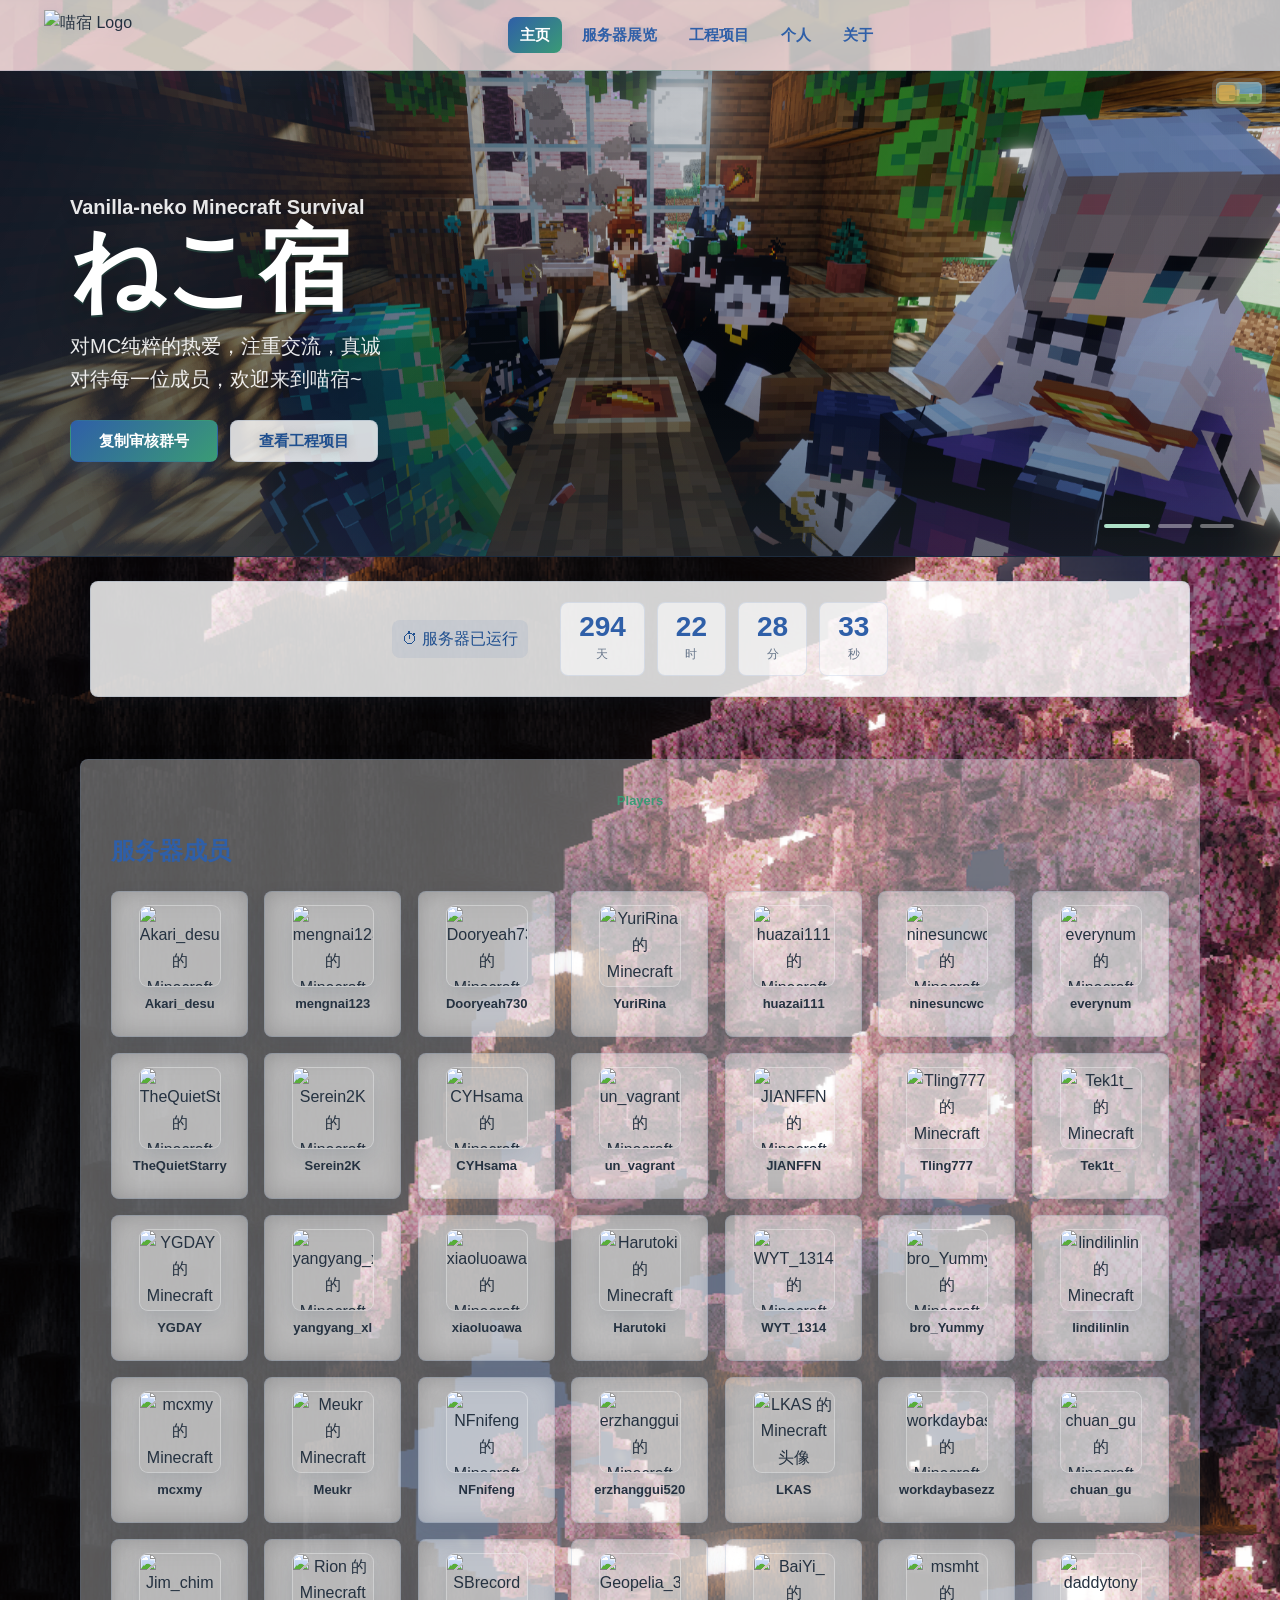
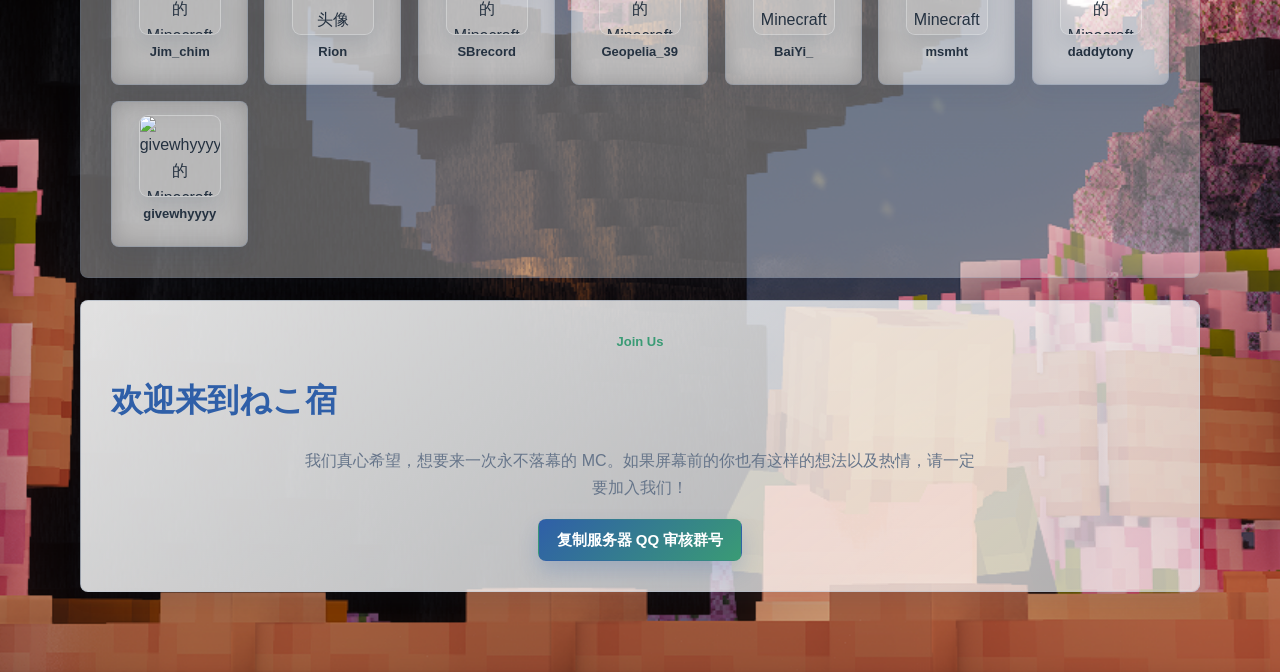
==== commit 7300247e: "add third carousel image" ====
--- a/index.html
+++ b/index.html
@@ -39,6 +39,9 @@
                 <div class="hero-slide">
                     <img src="./images/carousel/server_2.png" alt="" width="1920" height="1080" decoding="async" loading="lazy">
                 </div>
+                                <div class="hero-slide">
+                    <img src="./images/carousel/server_3.png" alt="" width="1920" height="1080" decoding="async" loading="lazy">
+                </div>
                 <!-- carousel:end -->
             </div>
         </div>
@@ -48,6 +51,7 @@
             <!-- carousel-dots:start -->
             <button class="hero-carousel-dot is-active" type="button" aria-label="显示第 1 张横幅" aria-current="true"></button>
             <button class="hero-carousel-dot" type="button" aria-label="显示第 2 张横幅"></button>
+                        <button class="hero-carousel-dot" type="button" aria-label="显示第 3 张横幅"></button>
             <!-- carousel-dots:end -->
         </div>
         <div class="hero-copy">
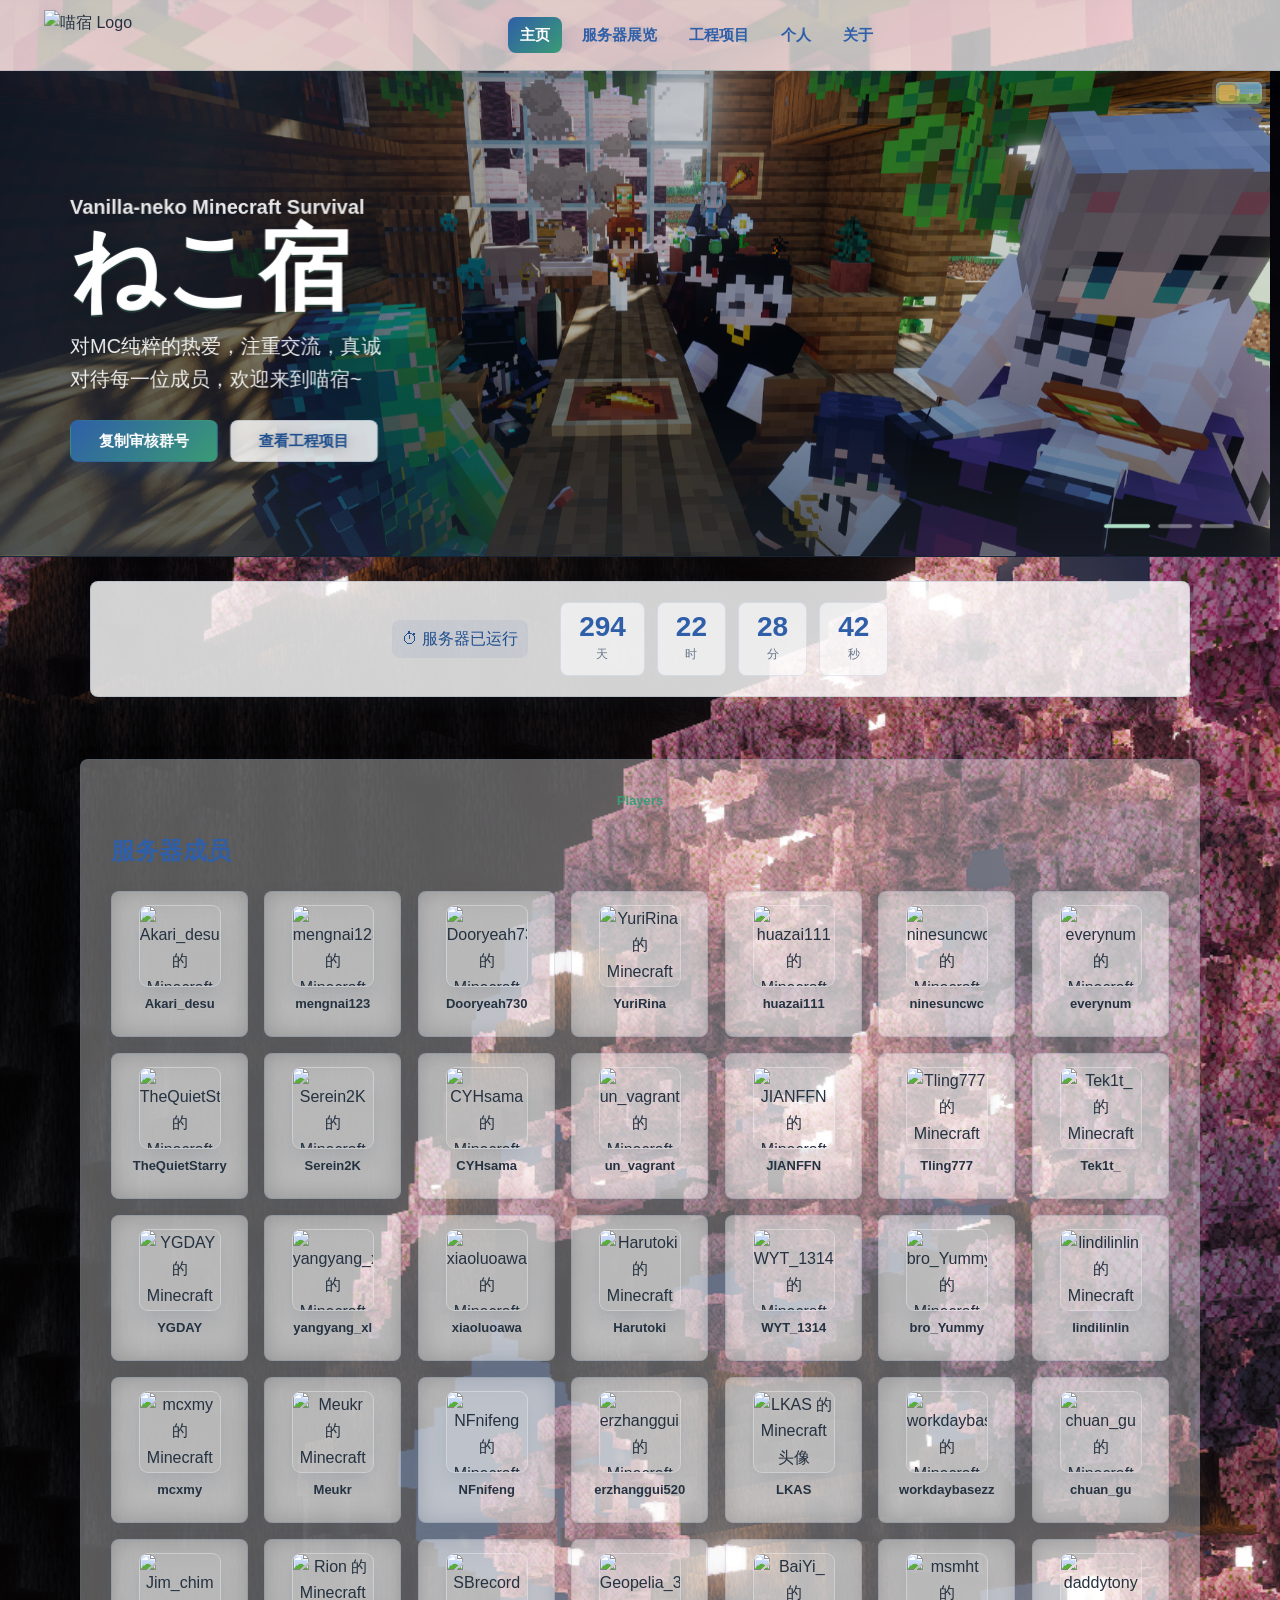
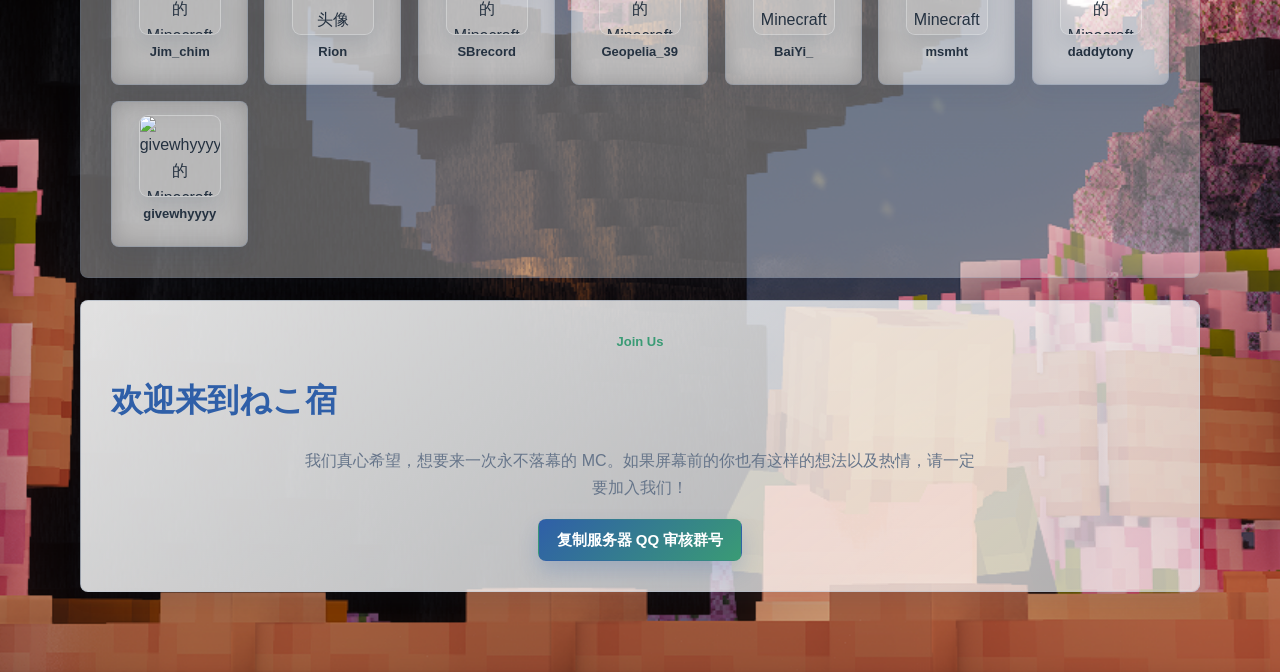
==== commit 659a7425: "Fix homepage carousel parallax" ====
--- a/index.html
+++ b/index.html
@@ -39,7 +39,7 @@
                 <div class="hero-slide">
                     <img src="./images/carousel/server_2.png" alt="" width="1920" height="1080" decoding="async" loading="lazy">
                 </div>
-                                <div class="hero-slide">
+                <div class="hero-slide">
                     <img src="./images/carousel/server_3.png" alt="" width="1920" height="1080" decoding="async" loading="lazy">
                 </div>
                 <!-- carousel:end -->
@@ -51,7 +51,7 @@
             <!-- carousel-dots:start -->
             <button class="hero-carousel-dot is-active" type="button" aria-label="显示第 1 张横幅" aria-current="true"></button>
             <button class="hero-carousel-dot" type="button" aria-label="显示第 2 张横幅"></button>
-                        <button class="hero-carousel-dot" type="button" aria-label="显示第 3 张横幅"></button>
+            <button class="hero-carousel-dot" type="button" aria-label="显示第 3 张横幅"></button>
             <!-- carousel-dots:end -->
         </div>
         <div class="hero-copy">
--- a/css/main.css
+++ b/css/main.css
@@ -624,7 +624,12 @@
     min-width: calc(100% + 2px);
     margin-right: -2px;
     overflow: hidden;
+    transform: scale(1.015);
     will-change: transform;
+}
+
+.hero-slide.is-active {
+    transform: scale(1.02);
 }
 
 .hero-slide img {
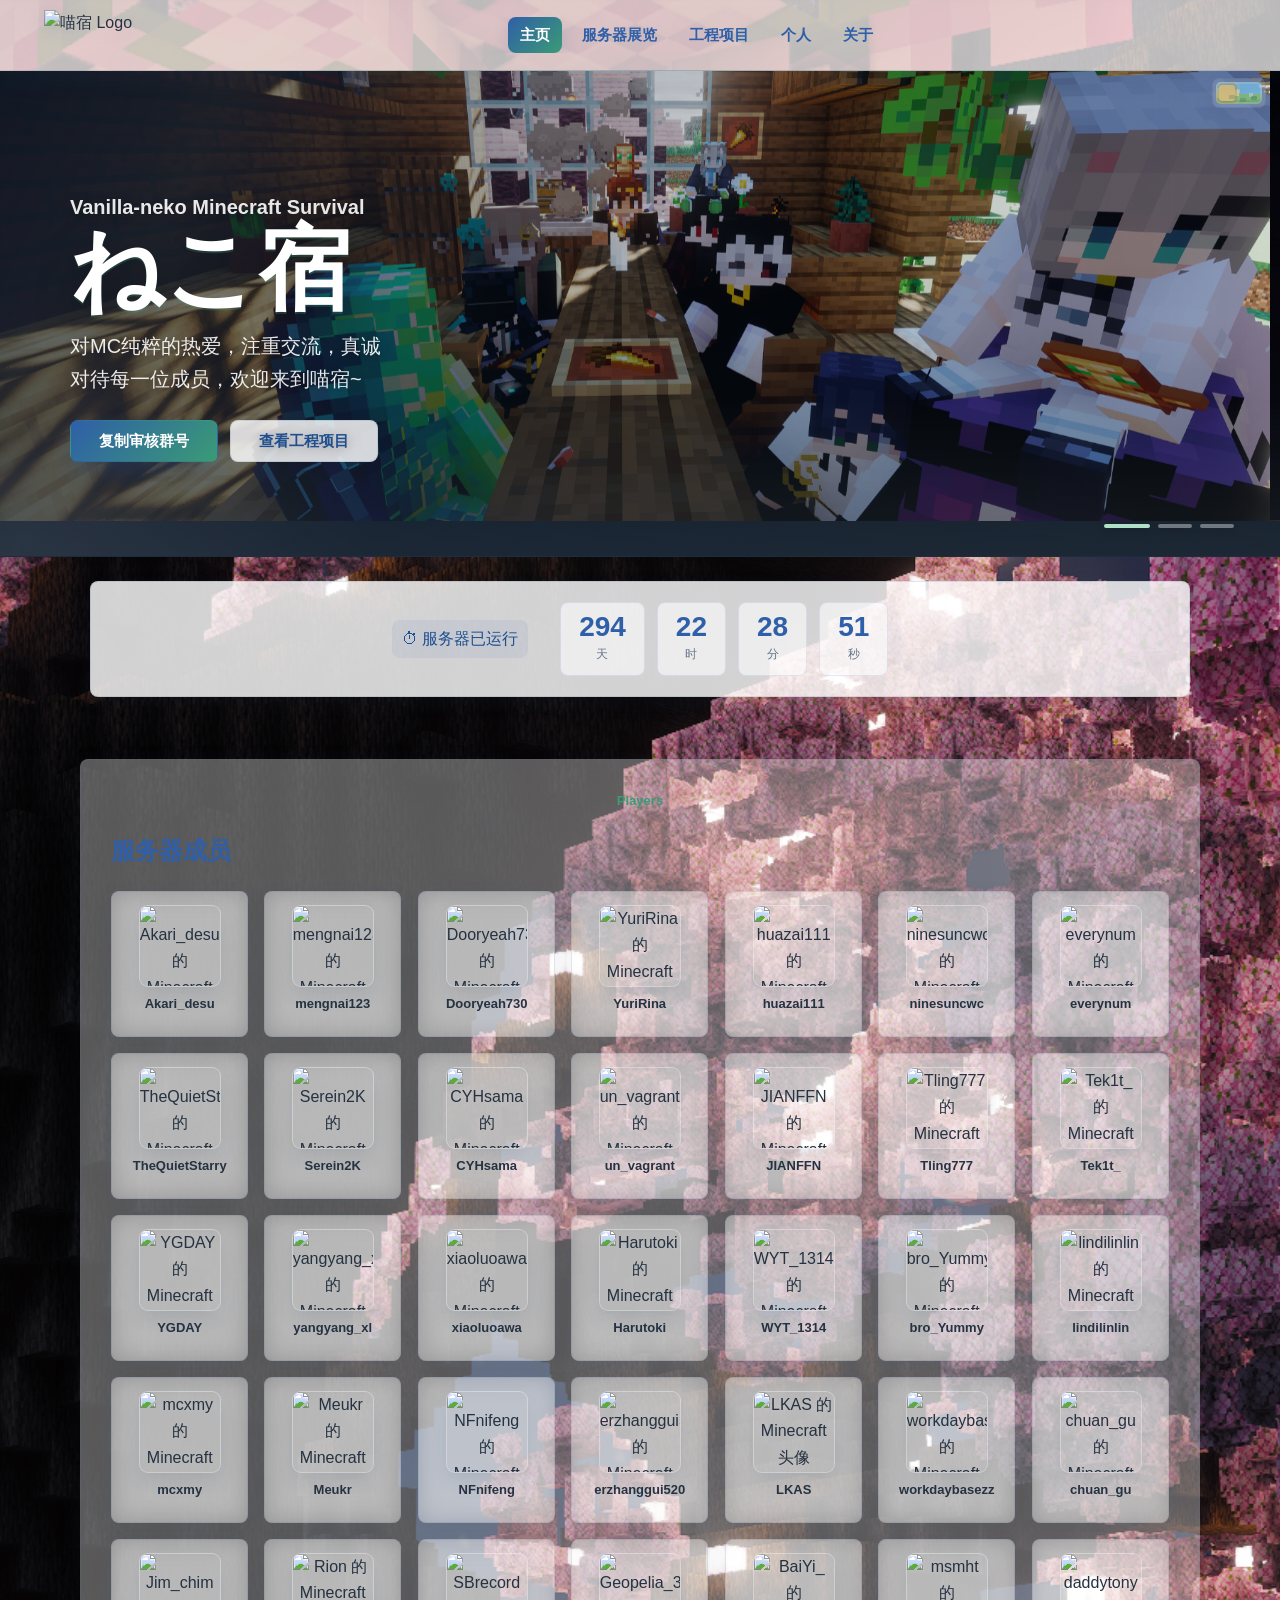
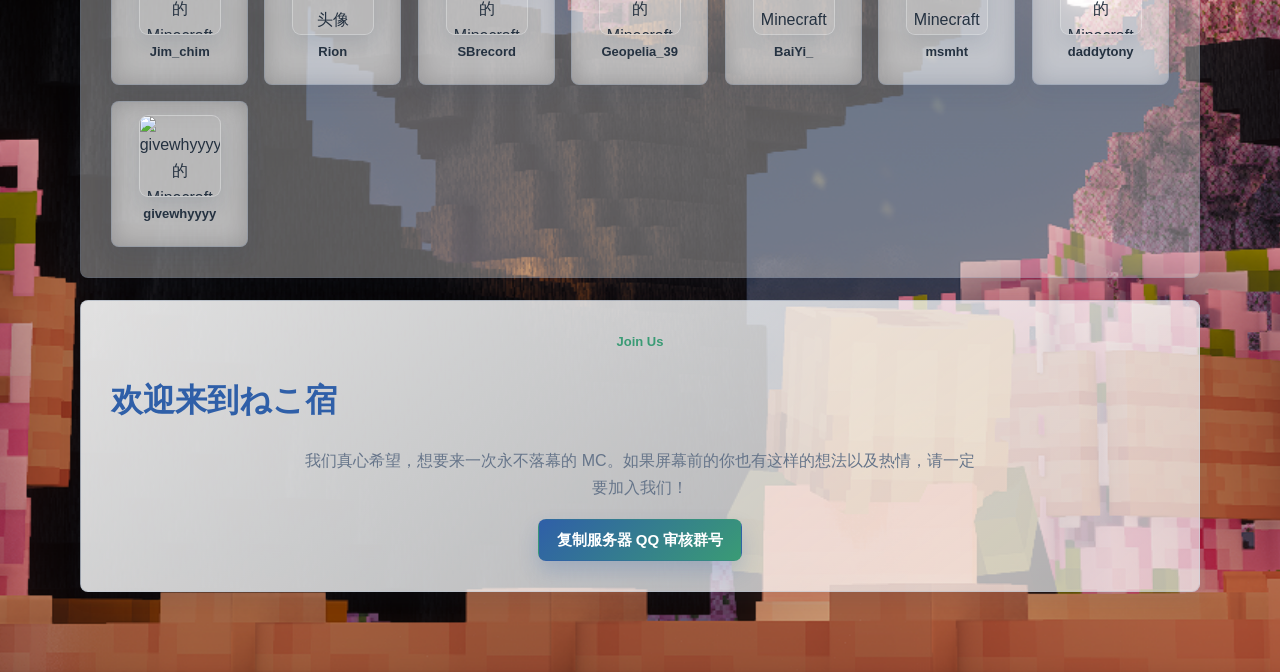
==== commit f20fd02c: "Add site logo as favicon on all pages" ====
--- a/index.html
+++ b/index.html
@@ -4,6 +4,7 @@
     <meta charset="UTF-8">
     <meta name="viewport" content="width=device-width, initial-scale=1.0">
     <title>主页 - 欢迎来到喵宿~</title>
+    <link rel="icon" type="image/png" href="./images/logo.png">
     <link rel="preconnect" href="https://cdn.jsdelivr.net" crossorigin>
     <link rel="preconnect" href="https://mc-heads.net" crossorigin>
     <link rel="preconnect" href="https://littleskin.cn" crossorigin>
--- a/css/main.css
+++ b/css/main.css
@@ -615,6 +615,7 @@
     width: 100%;
     height: 100%;
     background: #111c29;
+    transform: translateY(-40px); /* 负值向上，数值按需调整 */
     will-change: transform;
 }
 
@@ -1791,6 +1792,14 @@
     white-space: nowrap;
 }
 
+.viewer-desc {
+    color: rgba(255, 255, 255, 0.84);
+    overflow: hidden;
+    text-overflow: ellipsis;
+    white-space: nowrap;
+    max-width: 360px;
+}
+
 html.lightbox-open,
 body.lightbox-open {
     overflow: hidden;
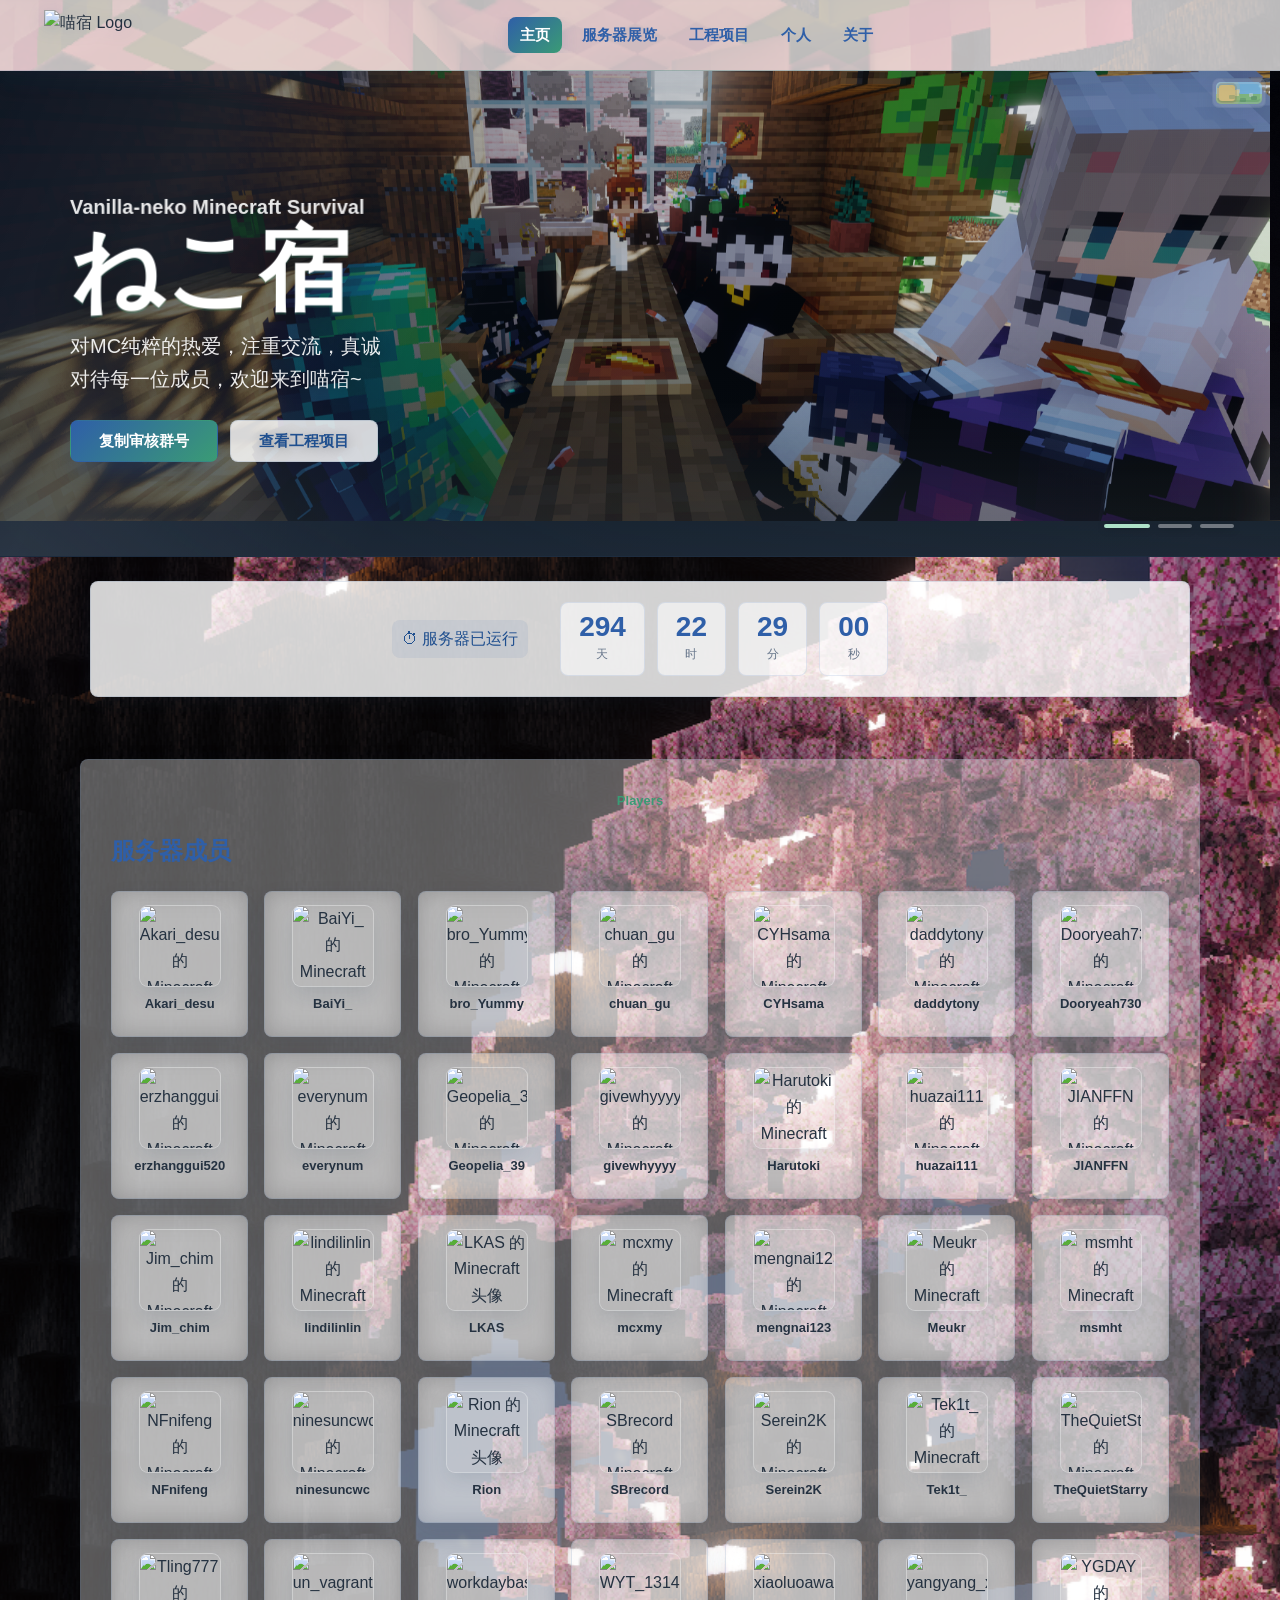
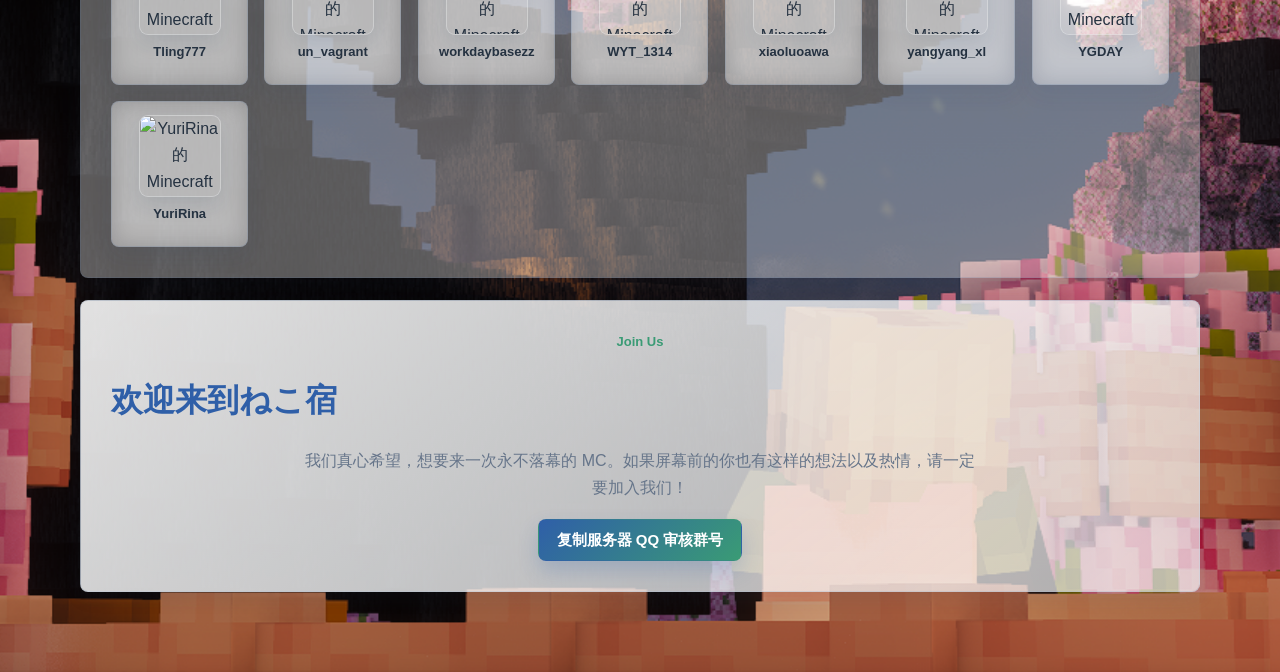
==== commit 45888f27: "Add member management to admin page and sync homepage members from Supabase" ====
--- a/index.html
+++ b/index.html
@@ -96,154 +96,7 @@
             <p class="section-kicker">Players</p>
             <h2>服务器成员</h2>
 
-            <div class="player-grid" id="playerGrid">
-                <!-- 玩家头像列表，保留原样 -->
-                <div class="player-avatar-card">
-                    <img src="https://mc-heads.net/avatar/Akari_desu" alt="Akari_desu 的 Minecraft 头像" width="96" height="96" loading="lazy" decoding="async">
-                    <p>Akari_desu</p>
-                </div>
-                <div class="player-avatar-card">
-                    <img src="https://mc-heads.net/avatar/mengnai123" alt="mengnai123 的 Minecraft 头像" width="96" height="96" loading="lazy" decoding="async">
-                    <p>mengnai123</p>
-                </div>
-                <div class="player-avatar-card">
-                    <img src="https://mc-heads.net/avatar/Dooryeah730" alt="Dooryeah730 的 Minecraft 头像" width="96" height="96" loading="lazy" decoding="async">
-                    <p>Dooryeah730</p>
-                </div>
-                <div class="player-avatar-card">
-                    <img src="https://mc-heads.net/avatar/YuriRina" alt="YuriRina 的 Minecraft 头像" width="96" height="96" loading="lazy" decoding="async">
-                    <p>YuriRina</p>
-                </div>
-                <div class="player-avatar-card">
-                    <img src="https://mc-heads.net/avatar/huazai111" alt="huazai111 的 Minecraft 头像" width="96" height="96" loading="lazy" decoding="async">
-                    <p>huazai111</p>
-                </div>
-                <div class="player-avatar-card">
-                    <img src="https://mc-heads.net/avatar/ninesuncwc" alt="ninesuncwc 的 Minecraft 头像" width="96" height="96" loading="lazy" decoding="async">
-                    <p>ninesuncwc</p>
-                </div>
-                <div class="player-avatar-card">
-                    <img src="./images/logo.png" data-minecraft-avatar="everynum" alt="everynum 的 Minecraft 头像" width="96" height="96" loading="lazy" decoding="async">
-                    <p>everynum</p>
-                </div>
-                <div class="player-avatar-card">
-                    <img src="https://mc-heads.net/avatar/TheQuietStarry" alt="TheQuietStarry 的 Minecraft 头像" width="96" height="96" loading="lazy" decoding="async">
-                    <p>TheQuietStarry</p>
-                </div>
-                <div class="player-avatar-card">
-                    <img src="https://mc-heads.net/avatar/Serein2K" alt="Serein2K 的 Minecraft 头像" width="96" height="96" loading="lazy" decoding="async">
-                    <p>Serein2K</p>
-                </div>
-                <div class="player-avatar-card">
-                    <img src="https://mc-heads.net/avatar/CYHsama" alt="CYHsama 的 Minecraft 头像" width="96" height="96" loading="lazy" decoding="async">
-                    <p>CYHsama</p>
-                </div>
-                <div class="player-avatar-card">
-                    <img src="https://mc-heads.net/avatar/un_vagrant" alt="un_vagrant 的 Minecraft 头像" width="96" height="96" loading="lazy" decoding="async">
-                    <p>un_vagrant</p>
-                </div>
-                <div class="player-avatar-card">
-                    <img src="https://mc-heads.net/avatar/JIANFFN" alt="JIANFFN 的 Minecraft 头像" width="96" height="96" loading="lazy" decoding="async">
-                    <p>JIANFFN</p>
-                </div>
-                <div class="player-avatar-card">
-                    <img src="https://mc-heads.net/avatar/Tling777" alt="Tling777 的 Minecraft 头像" width="96" height="96" loading="lazy" decoding="async">
-                    <p>Tling777</p>
-                </div>
-                <div class="player-avatar-card">
-                    <img src="https://mc-heads.net/avatar/Tek1t_" alt="Tek1t_ 的 Minecraft 头像" width="96" height="96" loading="lazy" decoding="async">
-                    <p>Tek1t_</p>
-                </div>
-                <div class="player-avatar-card">
-                    <img src="./images/logo.png" data-minecraft-avatar="YGDAY" alt="YGDAY 的 Minecraft 头像" width="96" height="96" loading="lazy" decoding="async">
-                    <p>YGDAY</p>
-                </div>
-                <div class="player-avatar-card">
-                    <img src="https://mc-heads.net/avatar/yangyang_xl" alt="yangyang_xl 的 Minecraft 头像" width="96" height="96" loading="lazy" decoding="async">
-                    <p>yangyang_xl</p>
-                </div>
-                <div class="player-avatar-card">
-                    <img src="https://mc-heads.net/avatar/xiaoluoawa" alt="xiaoluoawa 的 Minecraft 头像" width="96" height="96" loading="lazy" decoding="async">
-                    <p>xiaoluoawa</p>
-                </div>
-                <div class="player-avatar-card">
-                    <img src="./images/logo.png" data-minecraft-avatar="Harutoki" alt="Harutoki 的 Minecraft 头像" width="96" height="96" loading="lazy" decoding="async">
-                    <p>Harutoki</p>
-                </div>
-                <div class="player-avatar-card">
-                    <img src="https://mc-heads.net/avatar/WYT_1314" alt="WYT_1314 的 Minecraft 头像" width="96" height="96" loading="lazy" decoding="async">
-                    <p>WYT_1314</p>
-                </div>
-                <div class="player-avatar-card">
-                    <img src="./images/logo.png" data-minecraft-avatar="bro_Yummy" alt="bro_Yummy 的 Minecraft 头像" width="96" height="96" loading="lazy" decoding="async">
-                    <p>bro_Yummy</p>
-                </div>
-                <div class="player-avatar-card">
-                    <img src="https://mc-heads.net/avatar/lindilinlin" alt="lindilinlin 的 Minecraft 头像" width="96" height="96" loading="lazy" decoding="async">
-                    <p>lindilinlin</p>
-                </div>
-                <div class="player-avatar-card">
-                    <img src="https://mc-heads.net/avatar/mcxmy" alt="mcxmy 的 Minecraft 头像" width="96" height="96" loading="lazy" decoding="async">
-                    <p>mcxmy</p>
-                </div>
-                <div class="player-avatar-card">
-                    <img src="https://mc-heads.net/avatar/Meukr" alt="Meukr 的 Minecraft 头像" width="96" height="96" loading="lazy" decoding="async">
-                    <p>Meukr</p>
-                </div>
-                <div class="player-avatar-card">
-                    <img src="https://mc-heads.net/avatar/NFnifeng" alt="NFnifeng 的 Minecraft 头像" width="96" height="96" loading="lazy" decoding="async">
-                    <p>NFnifeng</p>
-                </div>
-                <div class="player-avatar-card">
-                    <img src="https://mc-heads.net/avatar/erzhanggui520" alt="erzhanggui520 的 Minecraft 头像" width="96" height="96" loading="lazy" decoding="async">
-                    <p>erzhanggui520</p>
-                </div>
-                <div class="player-avatar-card">
-                    <img src="https://mc-heads.net/avatar/LKAS" alt="LKAS 的 Minecraft 头像" width="96" height="96" loading="lazy" decoding="async">
-                    <p>LKAS</p>
-                </div>
-                <div class="player-avatar-card">
-                    <img src="https://mc-heads.net/avatar/workdaybasezz" alt="workdaybasezz 的 Minecraft 头像" width="96" height="96" loading="lazy" decoding="async">
-                    <p>workdaybasezz</p>
-                </div>
-                <div class="player-avatar-card">
-                    <img src="https://mc-heads.net/avatar/chuan_gu" alt="chuan_gu 的 Minecraft 头像" width="96" height="96" loading="lazy" decoding="async">
-                    <p>chuan_gu</p>
-                </div>
-                <div class="player-avatar-card">
-                    <img src="https://mc-heads.net/avatar/Jim_chim" alt="Jim_chim 的 Minecraft 头像" width="96" height="96" loading="lazy" decoding="async">
-                    <p>Jim_chim</p>
-                </div>
-                <div class="player-avatar-card">
-                    <img src="https://mc-heads.net/avatar/Rion" alt="Rion 的 Minecraft 头像" width="96" height="96" loading="lazy" decoding="async">
-                    <p>Rion</p>
-                </div>
-                <div class="player-avatar-card">
-                    <img src="https://mc-heads.net/avatar/SBrecord" alt="SBrecord 的 Minecraft 头像" width="96" height="96" loading="lazy" decoding="async">
-                    <p>SBrecord</p>
-                </div>
-                <div class="player-avatar-card">
-                    <img src="./images/logo.png" data-minecraft-avatar="Geopelia_39" alt="Geopelia_39 的 Minecraft 头像" width="96" height="96" loading="lazy" decoding="async">
-                    <p>Geopelia_39</p>
-                </div>
-                <div class="player-avatar-card">
-                    <img src="https://mc-heads.net/avatar/BaiYi_" alt="BaiYi_ 的 Minecraft 头像" width="96" height="96" loading="lazy" decoding="async">
-                    <p>BaiYi_</p>
-                </div>
-                <div class="player-avatar-card">
-                    <img src="https://mc-heads.net/avatar/msmht" alt="msmht 的 Minecraft 头像" width="96" height="96" loading="lazy" decoding="async">
-                    <p>msmht</p>
-                </div>
-                <div class="player-avatar-card">
-                    <img src="./images/logo.png" data-minecraft-avatar="daddytony" alt="daddytony 的 Minecraft 头像" width="96" height="96" loading="lazy" decoding="async">
-                    <p>daddytony</p>
-                </div>
-                <div class="player-avatar-card">
-                    <img src="./images/logo.png" data-minecraft-avatar="givewhyyyy" alt="givewhyyyy 的 Minecraft 头像" width="96" height="96" loading="lazy" decoding="async">
-                    <p>givewhyyyy</p>
-                </div>
-
-            </div>
+            <div class="player-grid" id="playerGrid"></div>
         </div>
 
         <div class="card fade-up">
@@ -422,27 +275,35 @@
     <script src="js/animations.js?v=20260618-local-opt"></script>
 
     <script>
-        document.addEventListener('DOMContentLoaded', () => {
-            const cards = document.querySelectorAll('.player-avatar-card');
-            cards.forEach(card => {
-                const nameEl = card.querySelector('p');
-                const playerName = nameEl ? nameEl.textContent.trim() : '';
-                if (playerName) {
-                    card.tabIndex = 0;
-                    card.setAttribute('role', 'link');
-                    card.setAttribute('aria-label', '查看 ' + playerName + ' 的成员资料');
-                    card.addEventListener('click', () => {
-                        window.location.href = 'profile.html?player=' + encodeURIComponent(playerName);
-                    });
-                    card.addEventListener('keydown', (e) => {
-                        if (e.key === 'Enter' || e.key === ' ') {
-                            e.preventDefault();
-                            window.location.href = 'profile.html?player=' + encodeURIComponent(playerName);
-                        }
-                    });
-                }
-
-                card.addEventListener('mousemove', (e) => {
+        (function () {
+            const FALLBACK_MEMBERS = [
+                "Akari_desu", "mengnai123", "Dooryeah730", "YuriRina", "huazai111",
+                "ninesuncwc", "everynum", "TheQuietStarry", "Serein2K", "CYHsama",
+                "un_vagrant", "JIANFFN", "Tling777", "Tek1t_", "YGDAY",
+                "yangyang_xl", "xiaoluoawa", "Harutoki", "WYT_1314", "bro_Yummy",
+                "lindilinlin", "mcxmy", "Meukr", "NFnifeng", "erzhanggui520",
+                "LKAS", "workdaybasezz", "chuan_gu", "Jim_chim", "Rion",
+                "SBrecord", "Geopelia_39", "BaiYi_", "msmht", "daddytony",
+                "givewhyyyy",
+            ];
+
+            const grid = document.getElementById("playerGrid");
+
+            function bindCard(card, playerName) {
+                if (!playerName) return;
+                card.tabIndex = 0;
+                card.setAttribute("role", "link");
+                card.setAttribute("aria-label", "查看 " + playerName + " 的成员资料");
+                card.addEventListener("click", () => {
+                    window.location.href = "profile.html?player=" + encodeURIComponent(playerName);
+                });
+                card.addEventListener("keydown", (e) => {
+                    if (e.key === "Enter" || e.key === " ") {
+                        e.preventDefault();
+                        window.location.href = "profile.html?player=" + encodeURIComponent(playerName);
+                    }
+                });
+                card.addEventListener("mousemove", (e) => {
                     const rect = card.getBoundingClientRect();
                     const x = e.clientX - rect.left;
                     const y = e.clientY - rect.top;
@@ -450,13 +311,82 @@
                     const centerY = rect.height / 2;
                     const rotateX = ((y - centerY) / centerY) * -15;
                     const rotateY = ((x - centerX) / centerX) * 15;
-                    card.style.transform = 'perspective(800px) translateY(-10px) rotateX(' + rotateX + 'deg) rotateY(' + rotateY + 'deg)';
-                });
-                card.addEventListener('mouseleave', () => {
-                    card.style.transform = 'perspective(800px) translateY(0px) rotateX(0deg) rotateY(0deg)';
-                });
-            });
-        });
+                    card.style.transform = "perspective(800px) translateY(-10px) rotateX(" + rotateX + "deg) rotateY(" + rotateY + "deg)";
+                });
+                card.addEventListener("mouseleave", () => {
+                    card.style.transform = "perspective(800px) translateY(0px) rotateX(0deg) rotateY(0deg)";
+                });
+            }
+
+            function renderMembers(members) {
+                if (!grid) return;
+                grid.innerHTML = "";
+                members.forEach((member) => {
+                    const name = String(member.minecraft_name || member.name || "").trim();
+                    if (!name) return;
+
+                    const card = document.createElement("div");
+                    card.className = "player-avatar-card";
+
+                    const img = document.createElement("img");
+                    img.alt = name + " 的 Minecraft 头像";
+                    img.width = 96;
+                    img.height = 96;
+                    img.loading = "lazy";
+                    img.decoding = "async";
+                    img.src = "./images/logo.png";
+
+                    const label = document.createElement("p");
+                    label.textContent = name;
+
+                    card.appendChild(img);
+                    card.appendChild(label);
+                    bindCard(card, name);
+
+                    if (window.NekoinnAvatars) {
+                        window.NekoinnAvatars.apply(img, name, member.avatar_url || "");
+                    } else {
+                        img.src = "https://mc-heads.net/avatar/" + encodeURIComponent(name);
+                    }
+
+                    grid.appendChild(card);
+                });
+            }
+
+            function renderFallback() {
+                const names = FALLBACK_MEMBERS.slice().sort((a, b) => a.toLowerCase().localeCompare(b.toLowerCase()));
+                renderMembers(names.map((name) => ({ minecraft_name: name, avatar_url: "" })));
+            }
+
+            async function loadRemoteMembers() {
+                const config = window.NEKOINN_SUPABASE || {};
+                const url = String(config.url || "").replace(/\/$/, "");
+                const anonKey = String(config.anonKey || "");
+                if (!url || !anonKey) return;
+
+                try {
+                    const response = await fetch(url + "/rest/v1/rpc/get_public_members", {
+                        method: "POST",
+                        headers: {
+                            apikey: anonKey,
+                            Authorization: "Bearer " + anonKey,
+                            "Content-Type": "application/json",
+                        },
+                        body: JSON.stringify({}),
+                    });
+                    if (!response.ok) return;
+                    const remote = await response.json();
+                    if (Array.isArray(remote) && remote.length) {
+                        renderMembers(remote);
+                    }
+                } catch (error) {
+                    // 拉取失败时保留静态兜底数据
+                }
+            }
+
+            renderFallback();
+            loadRemoteMembers();
+        })();
     </script>
 </body>
 </html>
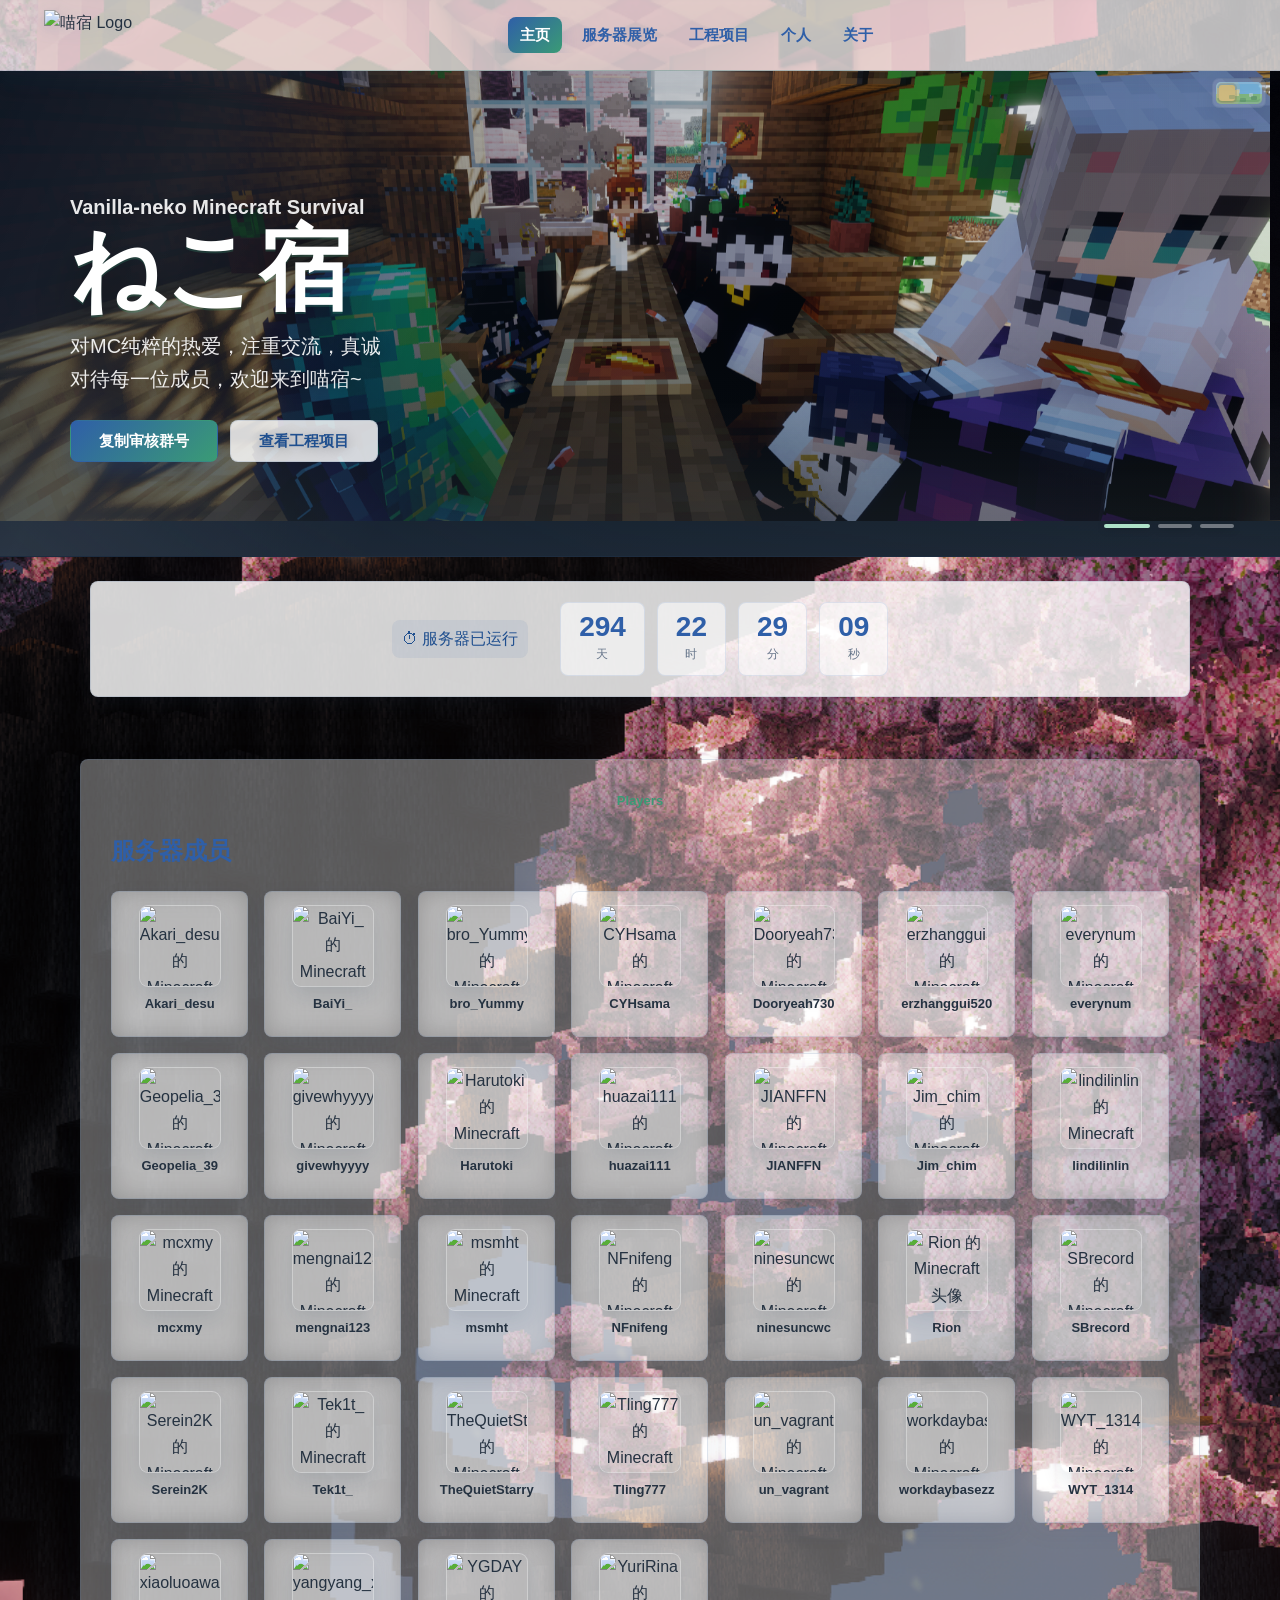
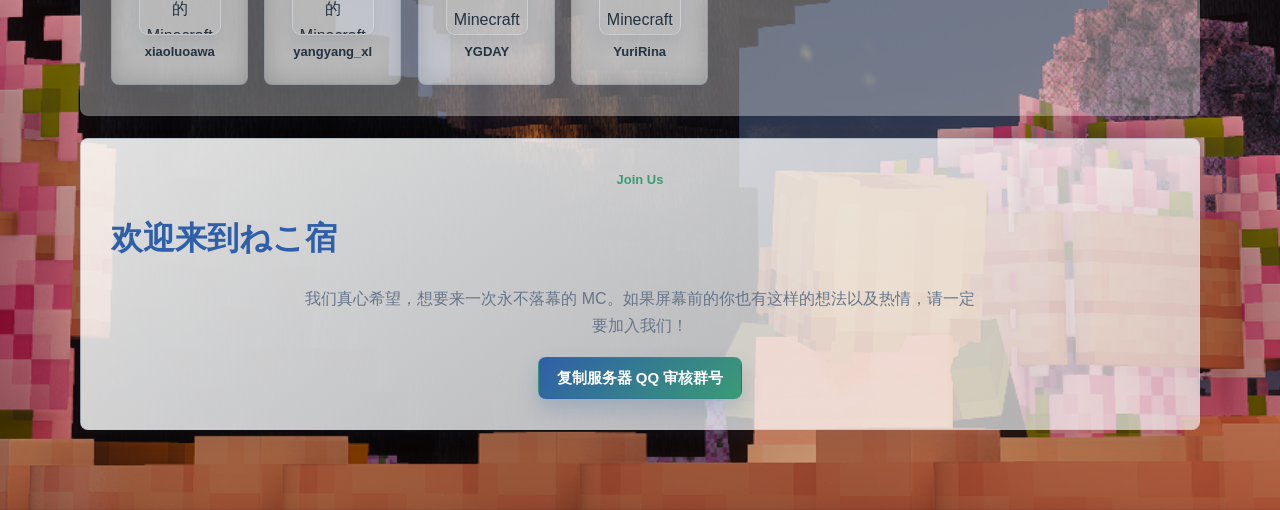
==== commit b77a6fee: "Remove 4 members not present in whitelist from homepage fallback" ====
--- a/index.html
+++ b/index.html
@@ -281,9 +281,9 @@
                 "ninesuncwc", "everynum", "TheQuietStarry", "Serein2K", "CYHsama",
                 "un_vagrant", "JIANFFN", "Tling777", "Tek1t_", "YGDAY",
                 "yangyang_xl", "xiaoluoawa", "Harutoki", "WYT_1314", "bro_Yummy",
-                "lindilinlin", "mcxmy", "Meukr", "NFnifeng", "erzhanggui520",
-                "LKAS", "workdaybasezz", "chuan_gu", "Jim_chim", "Rion",
-                "SBrecord", "Geopelia_39", "BaiYi_", "msmht", "daddytony",
+                "lindilinlin", "mcxmy", "NFnifeng", "erzhanggui520",
+                "workdaybasezz", "Jim_chim", "Rion",
+                "SBrecord", "Geopelia_39", "BaiYi_", "msmht",
                 "givewhyyyy",
             ];
 
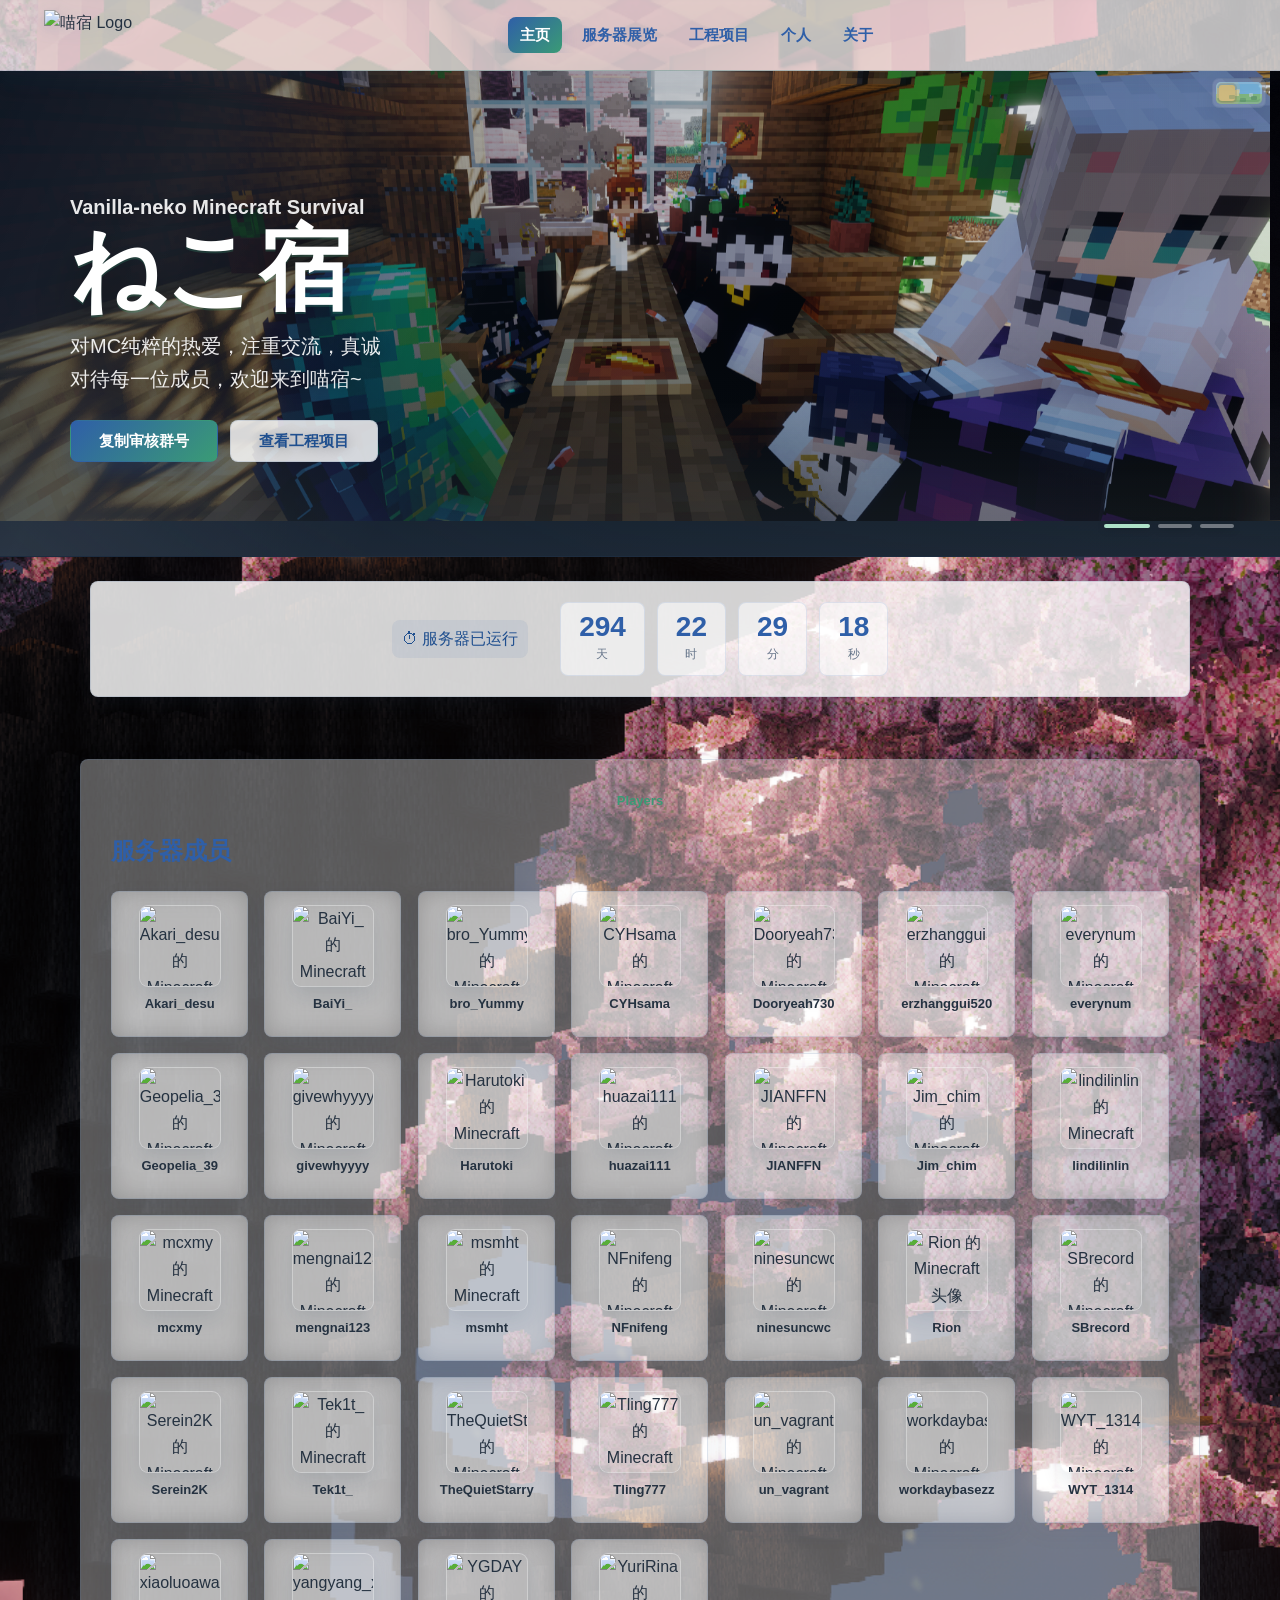
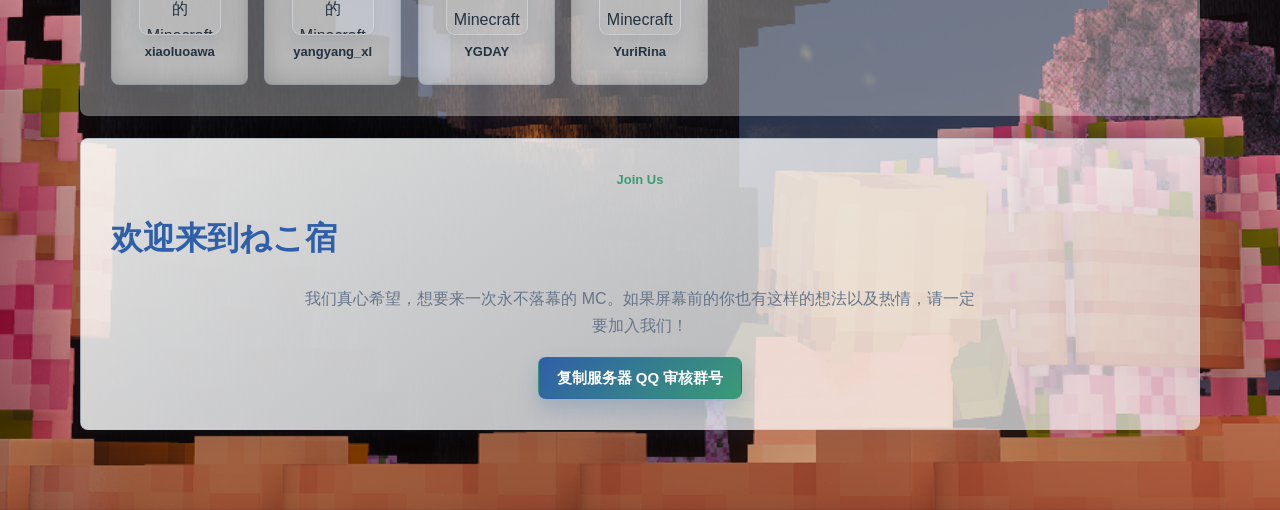
==== commit 651129dd: "Bump cache version for changed assets" ====
--- a/index.html
+++ b/index.html
@@ -13,7 +13,7 @@
     <script src="js/theme-init.js?v=20260618-local-opt"></script>
     <link rel="stylesheet" href="css/animations.css?v=20260618-local-opt">
 
-    <link rel="stylesheet" href="css/main.css?v=20260721-littleskin">
+    <link rel="stylesheet" href="css/main.css?v=20260819-fix">
 </head>
 <body class="home-page">
 
--- a/css/main.css
+++ b/css/main.css
@@ -279,20 +279,20 @@
 
 .theme-transition-veil {
     position: fixed;
-    inset: -20vmax;
+    inset: 0;
     z-index: 19990;
     pointer-events: none;
     opacity: 0;
     background:
-        radial-gradient(circle at 92% 8%, rgba(255, 216, 109, 0.22), transparent 18vmax),
-        radial-gradient(circle at 82% 16%, rgba(145, 196, 255, 0.16), transparent 22vmax);
+        radial-gradient(circle at 92% 8%, rgba(255, 216, 109, 0.22), transparent 60%),
+        radial-gradient(circle at 82% 16%, rgba(145, 196, 255, 0.16), transparent 72%);
     animation: themeVeil 0.62s var(--ease-out) forwards;
 }
 
 .theme-transition-veil.to-night {
     background:
-        radial-gradient(circle at 92% 8%, rgba(145, 196, 255, 0.18), transparent 18vmax),
-        radial-gradient(circle at 82% 16%, rgba(11, 19, 28, 0.5), transparent 24vmax);
+        radial-gradient(circle at 92% 8%, rgba(145, 196, 255, 0.18), transparent 60%),
+        radial-gradient(circle at 82% 16%, rgba(11, 19, 28, 0.5), transparent 72%);
 }
 
 .navbar {
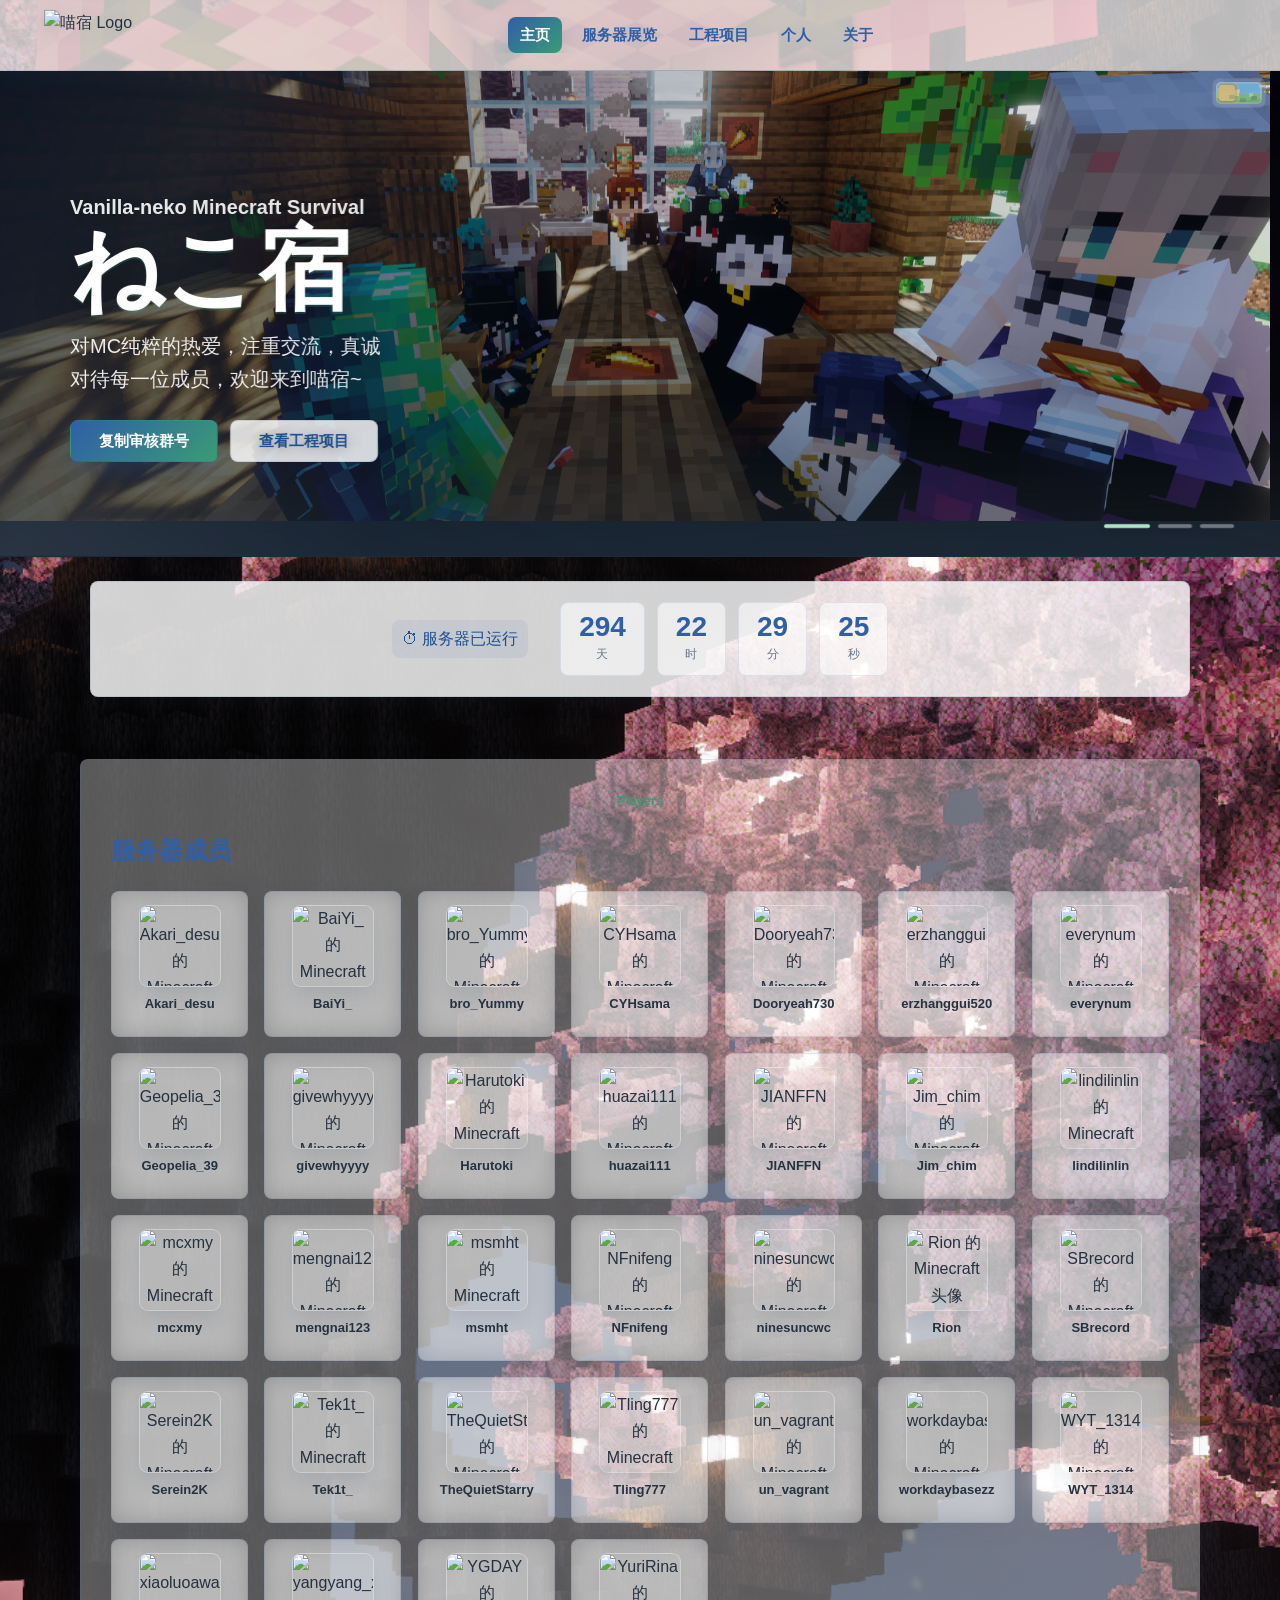
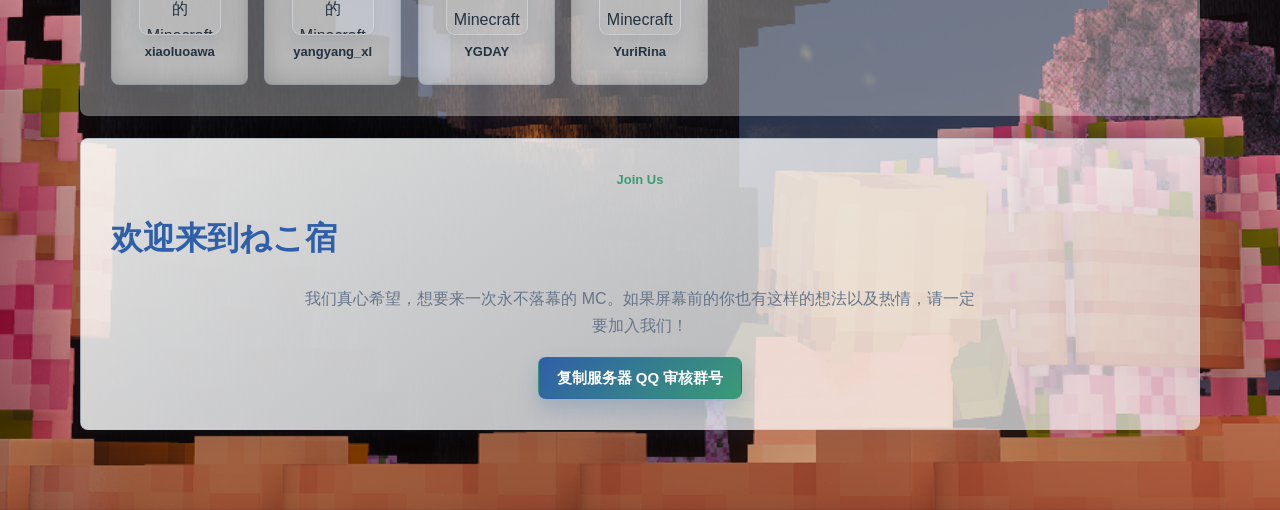
==== commit f156bf8b: "Fix invalid email validation, theme switch overflow, and secure public quote/leaderboard APIs" ====
--- a/index.html
+++ b/index.html
@@ -192,12 +192,14 @@
             }
 
             try {
-                const endpoint = url + "/rest/v1/site_quotes?select=quote_text,author_name&is_active=eq.true&order=created_at.desc&limit=80";
-                const response = await fetch(endpoint, {
+                const response = await fetch(url + "/rest/v1/rpc/get_public_quotes", {
+                    method: "POST",
                     headers: {
                         apikey: anonKey,
                         Authorization: "Bearer " + anonKey,
+                        "Content-Type": "application/json",
                     },
+                    body: JSON.stringify({ limit_count: 80 }),
                 });
                 if (!response.ok) throw new Error("HTTP " + response.status);
                 const remoteQuotes = await response.json();
--- a/css/main.css
+++ b/css/main.css
@@ -2790,7 +2790,7 @@
 
     100% {
         opacity: 0;
-        transform: scale(1.08);
+        transform: scale(1);
         filter: blur(12px);
     }
 }
